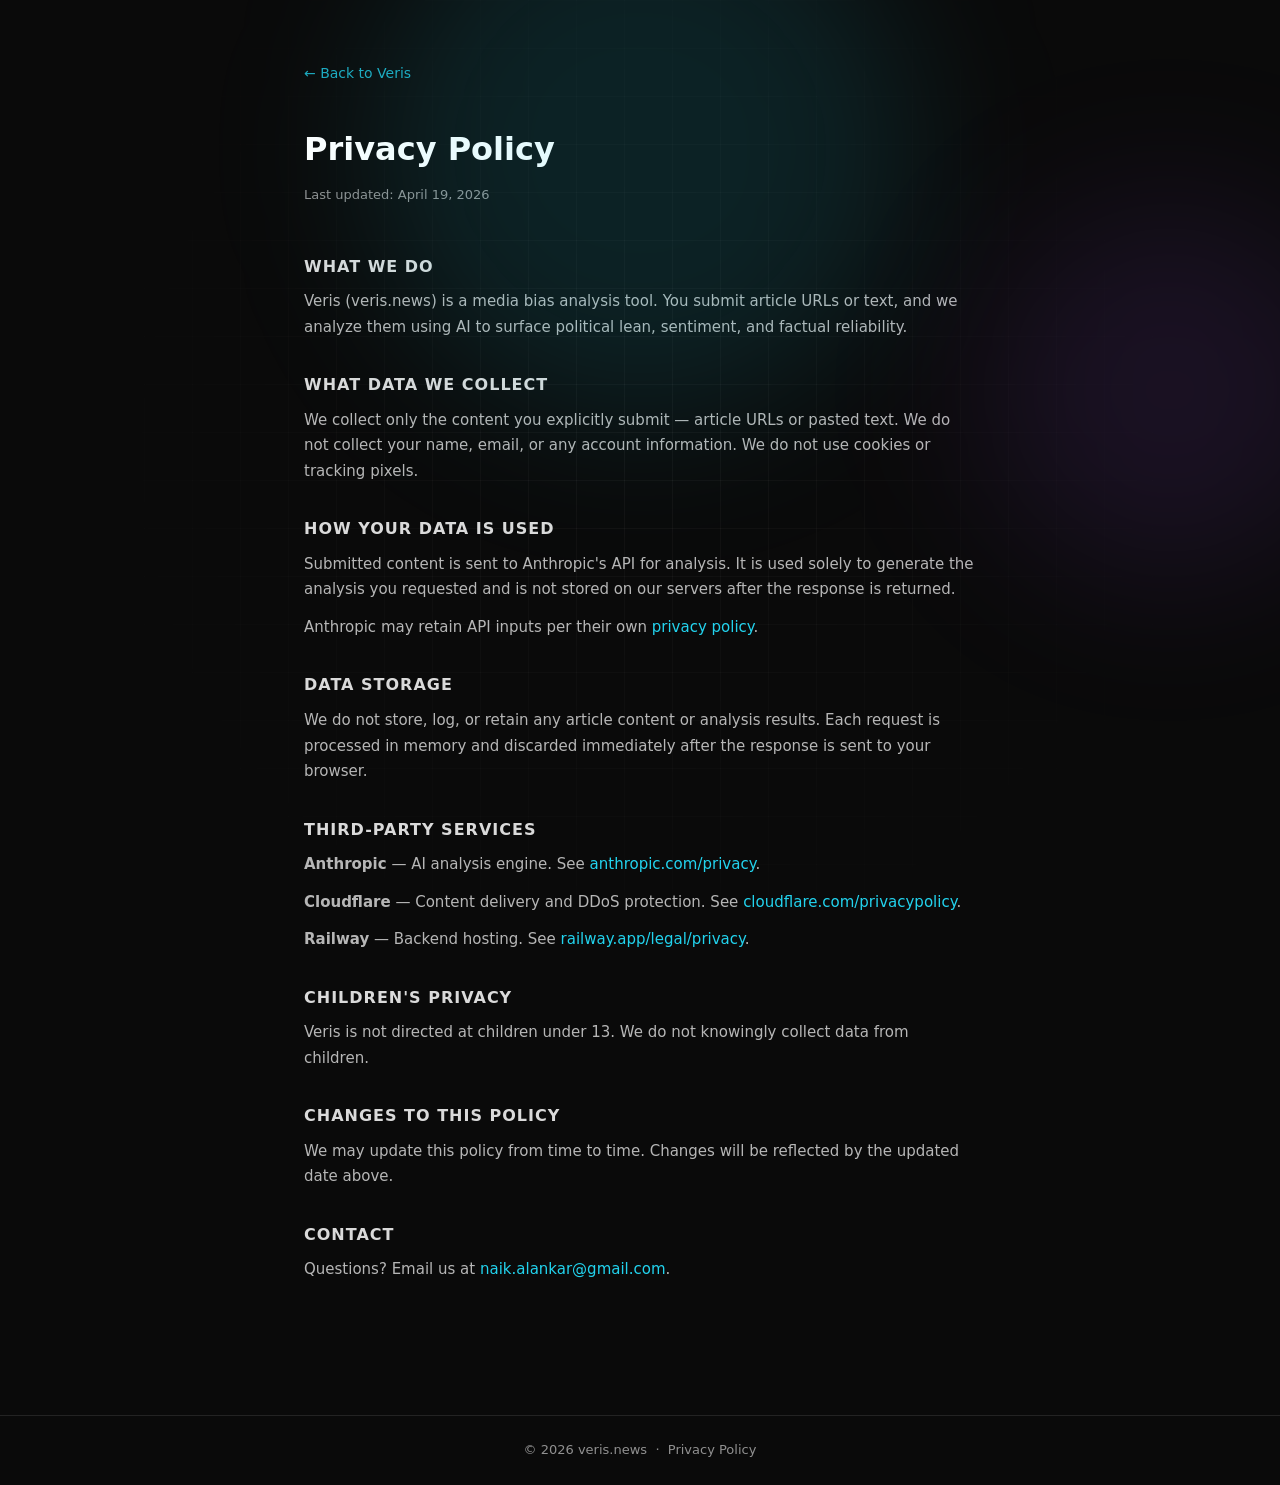
==== frontend/privacy.html @ e40e8871 "add privacy policy, footer, paywall detection, friendly error messages, veris rebrand" ====
<!DOCTYPE html>
<html lang="en">
<head>
  <meta charset="UTF-8" />
  <meta name="viewport" content="width=device-width, initial-scale=1.0" />
  <title>Privacy Policy — Veris</title>
  <link rel="icon" type="image/svg+xml" href="assets/veris-favicon-v2.svg" />
  <link rel="stylesheet" href="style.css" />
  <style>
    .privacy-wrap {
      max-width: 720px;
      margin: 0 auto;
      padding: 60px 24px 80px;
      color: var(--text);
    }
    .privacy-wrap h1 {
      font-size: 32px;
      font-weight: 700;
      margin-bottom: 8px;
    }
    .privacy-wrap .updated {
      font-size: 13px;
      color: var(--muted);
      margin-bottom: 48px;
    }
    .privacy-wrap h2 {
      font-size: 16px;
      font-weight: 600;
      color: var(--muted-hi);
      margin: 32px 0 10px;
      text-transform: uppercase;
      letter-spacing: 1px;
    }
    .privacy-wrap p {
      font-size: 15px;
      line-height: 1.7;
      color: var(--muted-md);
      margin-bottom: 12px;
    }
    .privacy-wrap a {
      color: var(--cyan);
      text-decoration: none;
    }
    .privacy-wrap a:hover { text-decoration: underline; }
    .back-link {
      display: inline-block;
      margin-bottom: 40px;
      font-size: 14px;
      color: var(--cyan);
      text-decoration: none;
      opacity: 0.8;
    }
    .back-link:hover { opacity: 1; }
  </style>
</head>
<body>
  <div class="app">
    <div class="bg-layer" aria-hidden="true">
      <div class="orb orb-cyan"></div>
      <div class="orb orb-purple"></div>
      <div class="grid-overlay"></div>
    </div>

    <div class="privacy-wrap">
      <a href="index.html" class="back-link">← Back to Veris</a>
      <h1>Privacy Policy</h1>
      <p class="updated">Last updated: April 19, 2026</p>

      <h2>What we do</h2>
      <p>Veris (veris.news) is a media bias analysis tool. You submit article URLs or text, and we analyze them using AI to surface political lean, sentiment, and factual reliability.</p>

      <h2>What data we collect</h2>
      <p>We collect only the content you explicitly submit — article URLs or pasted text. We do not collect your name, email, or any account information. We do not use cookies or tracking pixels.</p>

      <h2>How your data is used</h2>
      <p>Submitted content is sent to Anthropic's API for analysis. It is used solely to generate the analysis you requested and is not stored on our servers after the response is returned.</p>
      <p>Anthropic may retain API inputs per their own <a href="https://www.anthropic.com/privacy" target="_blank" rel="noopener">privacy policy</a>.</p>

      <h2>Data storage</h2>
      <p>We do not store, log, or retain any article content or analysis results. Each request is processed in memory and discarded immediately after the response is sent to your browser.</p>

      <h2>Third-party services</h2>
      <p><strong>Anthropic</strong> — AI analysis engine. See <a href="https://www.anthropic.com/privacy" target="_blank" rel="noopener">anthropic.com/privacy</a>.</p>
      <p><strong>Cloudflare</strong> — Content delivery and DDoS protection. See <a href="https://www.cloudflare.com/privacypolicy/" target="_blank" rel="noopener">cloudflare.com/privacypolicy</a>.</p>
      <p><strong>Railway</strong> — Backend hosting. See <a href="https://railway.app/legal/privacy" target="_blank" rel="noopener">railway.app/legal/privacy</a>.</p>

      <h2>Children's privacy</h2>
      <p>Veris is not directed at children under 13. We do not knowingly collect data from children.</p>

      <h2>Changes to this policy</h2>
      <p>We may update this policy from time to time. Changes will be reflected by the updated date above.</p>

      <h2>Contact</h2>
      <p>Questions? Email us at <a href="mailto:naik.alankar@gmail.com">naik.alankar@gmail.com</a>.</p>
    </div>

    <footer class="site-footer">
      <p>© 2026 veris.news &nbsp;·&nbsp; <a href="privacy.html">Privacy Policy</a></p>
    </footer>
  </div>
</body>
</html>
---- frontend/style.css ----
/* ── Reset ─────────────────────────────────────────────────────────────── */
*, *::before, *::after { box-sizing: border-box; margin: 0; padding: 0; }

:root {
  --bg:        #0a0a0a;
  --surface:   rgba(255,255,255,0.04);
  --border:    rgba(255,255,255,0.10);
  --text:      #ffffff;
  --muted:     rgba(255,255,255,0.55);
  --muted-md:  rgba(255,255,255,0.70);
  --muted-hi:  rgba(255,255,255,0.85);

  --cyan:      #22d3ee;
  --cyan-bg:   rgba(34,211,238,0.10);
  --cyan-bd:   rgba(34,211,238,0.20);
  --cyan-text: rgba(165,243,252,0.95);

  --purple:    #a855f7;
  --purple-bg: rgba(168,85,247,0.10);
  --purple-bd: rgba(168,85,247,0.20);
  --purple-text: #e9d5ff;

  --green:     #10b981;
  --green-bg:  rgba(16,185,129,0.10);
  --green-bd:  rgba(16,185,129,0.20);
  --green-text: #a7f3d0;

  --amber:     #d97706;
  --red-bd:    #dc2626;
  --gray-bd:   #71717a;

  --radius-lg: 28px;
  --radius-md: 22px;
  --radius-sm: 14px;
  --radius-xs: 12px;
}

html { scroll-behavior: smooth; }

body {
  background: var(--bg);
  color: var(--text);
  font-family: -apple-system, BlinkMacSystemFont, "Segoe UI", system-ui, sans-serif;
  line-height: 1.6;
  min-height: 100vh;
  overflow-x: hidden;
}

/* ── Background effects ────────────────────────────────────────────────── */
.bg-layer {
  position: fixed;
  inset: 0;
  pointer-events: none;
  z-index: 0;
  overflow: hidden;
}
.orb {
  position: absolute;
  border-radius: 50%;
  filter: blur(80px);
}
.orb-cyan   { top: -120px; left: 50%; transform: translateX(-50%); width: 540px; height: 540px; background: rgba(34,211,238,0.12); }
.orb-purple { right: -80px; top: 200px; width: 380px; height: 380px; background: rgba(168,85,247,0.10); }
.orb-green  { bottom: -60px; left: -60px; width: 320px; height: 320px; background: rgba(16,185,129,0.10); }

.grid-overlay {
  position: absolute;
  inset: 0;
  background-image:
    linear-gradient(to right, rgba(255,255,255,0.04) 1px, transparent 1px),
    linear-gradient(to bottom, rgba(255,255,255,0.04) 1px, transparent 1px);
  background-size: 48px 48px;
  mask-image: radial-gradient(circle at center, black, transparent 75%);
  -webkit-mask-image: radial-gradient(circle at center, black, transparent 75%);
}

/* ── Container ─────────────────────────────────────────────────────────── */
.container {
  position: relative;
  z-index: 1;
  max-width: 1180px;
  margin: 0 auto;
  padding: 32px 40px 80px;
}

/* ── Header ────────────────────────────────────────────────────────────── */
.site-header {
  display: flex;
  align-items: center;
  justify-content: space-between;
  padding: 8px 0 24px;
}
.logo {
  display: flex;
  align-items: center;
  gap: 12px;
}
.logo-img {
  height: 36px;
  width: auto;
}
.logo-icon-wrap {
  width: 40px; height: 40px;
  border-radius: 14px;
  border: 1px solid var(--border);
  background: rgba(255,255,255,0.05);
  display: flex;
  align-items: center;
  justify-content: center;
  flex-shrink: 0;
}
.logo-icon-inner {
  width: 20px; height: 20px;
  border-radius: 6px;
  background: linear-gradient(135deg, var(--cyan), var(--purple));
}
.logo-text {
  font-size: 13px;
  font-weight: 500;
  letter-spacing: 3.5px;
  color: var(--muted);
  text-transform: uppercase;
}
.mode-toggle { display: flex; gap: 10px; }
.mode-btn {
  padding: 8px 18px;
  border-radius: 99px;
  font-size: 13px;
  font-weight: 500;
  cursor: pointer;
  transition: background .15s, color .15s, border-color .15s;
  background: rgba(255,255,255,0.05);
  border: 1px solid var(--border);
  color: var(--muted-md);
}
.mode-btn.active {
  background: #ffffff;
  color: #0a0a0a;
  border-color: transparent;
  font-weight: 600;
}

/* ── Hero ──────────────────────────────────────────────────────────────── */
.hero {
  display: grid;
  grid-template-columns: 0.92fr 1.08fr;
  gap: 40px;
  align-items: start;
  padding: 32px 0 48px;
}
.hero-tag {
  display: inline-flex;
  align-items: center;
  gap: 8px;
  padding: 8px 16px;
  border-radius: 99px;
  border: 1px solid var(--cyan-bd);
  background: var(--cyan-bg);
  font-size: 13px;
  color: var(--cyan-text);
}
.tag-dot {
  width: 6px; height: 6px;
  border-radius: 50%;
  background: var(--cyan);
  flex-shrink: 0;
}
.hero-headline {
  margin: 24px 0 0;
  font-size: 52px;
  font-weight: 600;
  letter-spacing: -1.5px;
  line-height: 1.1;
  color: #ffffff;
}
.hero-sub {
  margin: 24px 0 0;
  max-width: 520px;
  font-size: 17px;
  line-height: 1.7;
  color: rgba(255,255,255,0.75);
}
.feature-pills {
  margin-top: 32px;
  display: flex;
  flex-wrap: wrap;
  gap: 12px;
}
.pill {
  border-radius: 16px;
  padding: 12px 16px;
}
.pill-cyan   { border: 1px solid var(--cyan-bd);   background: var(--cyan-bg); }
.pill-purple { border: 1px solid var(--purple-bd); background: var(--purple-bg); }
.pill-green  { border: 1px solid var(--green-bd);  background: var(--green-bg); }
.pill-label {
  font-size: 11px;
  letter-spacing: 2.5px;
  color: var(--muted);
  text-transform: uppercase;
}
.pill-value { margin-top: 6px; font-size: 14px; font-weight: 600; }
.pill-value.cyan   { color: #cffafe; }
.pill-value.purple { color: var(--purple-text); }
.pill-value.green  { color: var(--green-text); }

/* ── Glass cards ───────────────────────────────────────────────────────── */
.glass-card {
  border-radius: var(--radius-lg);
  border: 1px solid var(--border);
  background: var(--surface);
  backdrop-filter: blur(20px);
  -webkit-backdrop-filter: blur(20px);
  padding: 28px;
}
.glass-card-sm {
  border-radius: var(--radius-md);
  border: 1px solid var(--border);
  background: rgba(0,0,0,0.20);
  overflow: hidden;
}

/* ── Input card ────────────────────────────────────────────────────────── */
.input-card { padding: 24px; }
.section-label {
  font-size: 11px;
  letter-spacing: 3.5px;
  color: var(--muted);
  text-transform: uppercase;
  margin-bottom: 20px;
}
.form-body { margin-top: 20px; display: flex; flex-direction: column; gap: 0; }
.text-input {
  width: 100%;
  padding: 14px 16px;
  border-radius: var(--radius-sm);
  border: 1px solid var(--cyan-bd);
  background: rgba(0,0,0,0.30);
  color: #fff;
  font-size: 14px;
  font-family: inherit;
  outline: none;
  transition: border-color .15s;
}
.text-input:focus { border-color: var(--cyan); }
.or-row {
  text-align: center;
  margin: 14px 0;
  font-size: 11px;
  letter-spacing: 3px;
  color: rgba(255,255,255,0.35);
  text-transform: uppercase;
}
.text-area {
  width: 100%;
  padding: 14px 16px;
  border-radius: var(--radius-sm);
  border: 1px solid var(--border);
  background: rgba(0,0,0,0.20);
  color: rgba(255,255,255,0.55);
  font-size: 13px;
  font-family: inherit;
  outline: none;
  resize: vertical;
  line-height: 1.6;
  transition: border-color .15s, color .15s;
}
.text-area:focus { border-color: rgba(255,255,255,0.25); color: rgba(255,255,255,0.85); }
.analyze-btn {
  display: flex;
  align-items: center;
  justify-content: center;
  gap: 10px;
  margin-top: 18px;
  width: 100%;
  padding: 14px;
  border-radius: var(--radius-sm);
  background: #ffffff;
  color: #0a0a0a;
  font-size: 14px;
  font-weight: 600;
  border: none;
  cursor: pointer;
  transition: opacity .15s, transform .1s;
  font-family: inherit;
}
.analyze-btn:hover:not(:disabled) { opacity: .92; }
.analyze-btn:active:not(:disabled) { transform: scale(.98); }
.analyze-btn:disabled { opacity: .5; cursor: not-allowed; }

/* spinner */
.btn-spinner {
  display: none;
  width: 16px; height: 16px;
  border: 2px solid rgba(0,0,0,0.25);
  border-top-color: #0a0a0a;
  border-radius: 50%;
  animation: spin .7s linear infinite;
}
.analyze-btn.loading .btn-spinner { display: block; }
.analyze-btn.loading .btn-label { opacity: .6; }
@keyframes spin { to { transform: rotate(360deg); } }

/* ── Error ─────────────────────────────────────────────────────────────── */
.error-banner {
  display: flex;
  align-items: center;
  gap: 10px;
  padding: 14px 18px;
  border-radius: var(--radius-sm);
  border: 1px solid rgba(239,68,68,0.30);
  background: rgba(239,68,68,0.10);
  color: #fca5a5;
  font-size: 14px;
  margin-bottom: 20px;
}

/* ── Results container ─────────────────────────────────────────────────── */
.results {
  display: flex;
  flex-direction: column;
  gap: 14px;
}

/* ── Summary card ──────────────────────────────────────────────────────── */
.result-summary-card { margin-bottom: 6px; }
.summary-badges {
  display: flex;
  flex-wrap: wrap;
  gap: 10px;
  margin-bottom: 20px;
}
.sum-badge {
  border-radius: var(--radius-sm);
  padding: 10px 14px;
  min-width: 100px;
}
.sum-badge-label {
  font-size: 10px;
  letter-spacing: 2px;
  color: var(--muted);
  text-transform: uppercase;
}
.sum-badge-value {
  margin-top: 4px;
  font-size: 13px;
  font-weight: 600;
}
.sum-badge-cyan   { border: 1px solid var(--cyan-bd);   background: var(--cyan-bg); }
.sum-badge-purple { border: 1px solid var(--purple-bd); background: var(--purple-bg); }
.sum-badge-green  { border: 1px solid var(--green-bd);  background: var(--green-bg); }
.sum-badge-cyan   .sum-badge-value { color: #cffafe; }
.sum-badge-purple .sum-badge-value { color: var(--purple-text); }
.sum-badge-green  .sum-badge-value { color: var(--green-text); }

.summary-block {
  border-radius: 18px;
  border: 1px solid var(--cyan-bd);
  background: rgba(34,211,238,0.08);
  padding: 18px;
}
.summary-block-label {
  font-size: 11px;
  letter-spacing: 2.5px;
  color: rgba(165,243,252,0.75);
  text-transform: uppercase;
  margin-bottom: 10px;
}
.summary-block-text {
  font-size: 14px;
  line-height: 1.7;
  color: rgba(255,255,255,0.88);
}
.article-type-tag {
  display: inline-block;
  margin-top: 10px;
  border-radius: 99px;
  border: 1px solid var(--border);
  background: rgba(0,0,0,0.20);
  padding: 4px 12px;
  font-size: 11px;
  letter-spacing: 2px;
  color: rgba(255,255,255,0.65);
  text-transform: uppercase;
}

/* ── Accordion ─────────────────────────────────────────────────────────── */
.accordion-header {
  display: flex;
  align-items: center;
  justify-content: space-between;
  padding: 18px 22px;
  cursor: pointer;
  user-select: none;
}
.accordion-header:focus-visible { outline: 2px solid var(--cyan); outline-offset: -2px; }
.accordion-title-row {
  display: flex;
  align-items: center;
  gap: 12px;
}
.accordion-title {
  font-size: 15px;
  font-weight: 600;
  color: #ffffff;
}
.chevron {
  font-size: 18px;
  color: var(--muted);
  transition: transform .25s ease;
  line-height: 1;
}
.accordion[data-open="true"] .chevron { transform: rotate(180deg); }

.acc-badge {
  border-radius: 99px;
  padding: 4px 12px;
  font-size: 11px;
  font-weight: 600;
  color: #fff;
}
.acc-badge-blue   { background: #60a5fa; }
.acc-badge-amber  { background: var(--amber); }
.acc-badge-green  { background: #16a34a; }
.acc-badge-purple { background: #9333ea; }
.acc-badge-gray   { background: #52525b; }

.accordion-body {
  border-top: 1px solid var(--border);
  padding: 18px 22px;
  display: flex;
  flex-direction: column;
  gap: 0;
}
.accordion-body.hidden { display: none; }

/* ── Body text ─────────────────────────────────────────────────────────── */
.body-text {
  font-size: 14px;
  line-height: 1.7;
  color: rgba(255,255,255,0.85);
  margin-bottom: 0;
}
.conf-line {
  font-size: 13px;
  color: rgba(255,255,255,0.65);
  margin-bottom: 12px;
}
.conf-line strong { font-weight: 600; color: #ffffff; }

/* ── Spectrum ──────────────────────────────────────────────────────────── */
.spectrum-wrap { margin: 8px 0 18px; }
.spectrum-bar { position: relative; margin: 0 0 8px; }
.spectrum-track {
  height: 14px;
  border-radius: 99px;
  background: linear-gradient(to right, #2563eb, #60a5fa 30%, #a1a1aa 50%, #f87171 70%, #dc2626);
  opacity: 0.35;
}
.spectrum-dot {
  position: absolute;
  top: 50%;
  transform: translate(-50%, -50%);
  width: 20px; height: 20px;
  border-radius: 50%;
  background: #60a5fa;
  border: 3px solid #fff;
  box-shadow: 0 4px 12px rgba(0,0,0,0.4);
  transition: left .5s cubic-bezier(.34,1.56,.64,1);
}
.spectrum-labels {
  display: flex;
  justify-content: space-between;
  font-size: 11px;
  color: var(--muted);
}

/* ── Gauge ─────────────────────────────────────────────────────────────── */
.gauge-wrap { margin: 0 0 18px; }
.gauge-track {
  height: 14px;
  border-radius: 99px;
  background: linear-gradient(to right, #ef4444, #facc15, #22c55e);
  position: relative;
  overflow: hidden;
  margin-bottom: 8px;
}
.gauge-fill {
  position: absolute;
  inset: 0;
  background: rgba(0,0,0,0.55);
  border-radius: inherit;
  transition: left .5s cubic-bezier(.34,1.56,.64,1);
}
.gauge-labels {
  display: flex;
  justify-content: space-between;
  font-size: 11px;
  color: var(--muted);
}

/* ── Subsections ───────────────────────────────────────────────────────── */
.subsection {
  margin-top: 22px;
  padding-top: 22px;
  border-top: 1px solid rgba(255,255,255,0.07);
}
.subsection-label {
  font-size: 11px;
  letter-spacing: 3px;
  color: var(--muted);
  text-transform: uppercase;
  margin-bottom: 12px;
}

/* ── Quote cards ───────────────────────────────────────────────────────── */
.quote-list { display: flex; flex-direction: column; gap: 10px; }
.quote-card {
  border-radius: var(--radius-sm);
  border: 1px solid var(--border);
  background: rgba(255,255,255,0.03);
  padding: 14px 16px;
  border-left-width: 3px;
}
.quote-card.lean-left   { border-left-color: #2563eb; }
.quote-card.lean-center { border-left-color: #a1a1aa; }
.quote-card.lean-right  { border-left-color: #dc2626; }
.quote-text {
  font-size: 13px;
  font-style: italic;
  line-height: 1.7;
  color: rgba(255,255,255,0.75);
  margin-bottom: 8px;
}
.quote-analysis {
  font-size: 13px;
  line-height: 1.7;
  color: rgba(255,255,255,0.88);
}

/* ── Source tags ───────────────────────────────────────────────────────── */
.source-tags {
  display: flex;
  flex-wrap: wrap;
  gap: 6px;
  margin-top: 10px;
}
.source-tag {
  border-radius: 99px;
  border: 1px solid var(--border);
  background: rgba(255,255,255,0.05);
  padding: 4px 12px;
  font-size: 12px;
  color: rgba(255,255,255,0.80);
}

/* ── Omissions ─────────────────────────────────────────────────────────── */
.omission-list { display: flex; flex-direction: column; gap: 8px; }
.omission-item {
  border-radius: var(--radius-xs);
  border: 1px solid var(--border);
  background: rgba(255,255,255,0.03);
  padding: 12px 16px;
  font-size: 13px;
  color: rgba(255,255,255,0.80);
}

/* ── Claims ────────────────────────────────────────────────────────────── */
.claim-list { display: flex; flex-direction: column; gap: 10px; margin-top: 14px; }
.claim-card {
  border-radius: var(--radius-sm);
  border: 1px solid var(--border);
  background: rgba(255,255,255,0.03);
  padding: 14px 16px;
  border-left-width: 3px;
}
.claim-card.supported    { border-left-color: #16a34a; }
.claim-card.disputed     { border-left-color: var(--amber); }
.claim-card.unverifiable { border-left-color: var(--gray-bd); }

.verdict-tag {
  display: inline-block;
  border-radius: 6px;
  padding: 3px 10px;
  font-size: 10px;
  font-weight: 700;
  letter-spacing: 2px;
  color: #fff;
  text-transform: uppercase;
  margin-bottom: 10px;
}
.verdict-tag.supported    { background: #16a34a; }
.verdict-tag.disputed     { background: var(--amber); }
.verdict-tag.unverifiable { background: var(--gray-bd); }

.claim-text {
  font-size: 14px;
  font-weight: 500;
  line-height: 1.7;
  color: #ffffff;
  margin-bottom: 8px;
}
.claim-explanation {
  font-size: 13px;
  line-height: 1.7;
  color: rgba(255,255,255,0.80);
}

/* ── Broaden Your View ──────────────────────────────────────────────────── */
.broaden-section { padding: 8px 0; }
.broaden-heading {
  font-size: 18px;
  font-weight: 700;
  color: #ffffff;
  margin-bottom: 6px;
}
.broaden-sub {
  font-size: 14px;
  color: var(--muted);
  margin-bottom: 20px;
}
.broaden-grid {
  display: grid;
  grid-template-columns: repeat(3, 1fr);
  gap: 14px;
}
.broaden-card {
  border-radius: var(--radius-md);
  border: 1px solid var(--border);
  background: var(--surface);
  backdrop-filter: blur(20px);
  -webkit-backdrop-filter: blur(20px);
  padding: 20px;
}
.broaden-card-top {
  display: flex;
  align-items: flex-start;
  justify-content: space-between;
  gap: 8px;
  margin-bottom: 12px;
}
.broaden-outlet {
  font-size: 14px;
  font-weight: 600;
  color: #ffffff;
}
.perspective-tag {
  border-radius: 99px;
  padding: 3px 10px;
  font-size: 10px;
  font-weight: 600;
  text-transform: capitalize;
  white-space: nowrap;
  flex-shrink: 0;
}
.perspective-tag.conservative { background: rgba(239,68,68,0.20); color: #fca5a5; border: 1px solid rgba(239,68,68,0.25); }
.perspective-tag.liberal      { background: rgba(96,165,250,0.20); color: #93c5fd; border: 1px solid rgba(96,165,250,0.25); }
.perspective-tag.international{ background: rgba(34,211,238,0.15); color: #67e8f9; border: 1px solid rgba(34,211,238,0.20); }
.perspective-tag.independent  { background: rgba(168,85,247,0.20); color: #d8b4fe; border: 1px solid rgba(168,85,247,0.25); }
.perspective-tag.local        { background: rgba(16,185,129,0.20); color: #6ee7b7; border: 1px solid rgba(16,185,129,0.25); }

.broaden-angle {
  font-size: 13px;
  font-weight: 500;
  color: rgba(255,255,255,0.80);
  margin-bottom: 8px;
  line-height: 1.5;
}
.broaden-why {
  font-size: 12px;
  color: var(--muted);
  line-height: 1.6;
}
.broaden-link {
  display: inline-block;
  margin-top: 12px;
  font-size: 12px;
  color: var(--cyan);
  text-decoration: none;
  opacity: 0.85;
}
.broaden-link:hover {
  opacity: 1;
  text-decoration: underline;
}

/* ── Footer ─────────────────────────────────────────────────────────────── */
.site-footer {
  text-align: center;
  padding: 24px;
  font-size: 13px;
  color: var(--muted);
  border-top: 1px solid var(--border);
  margin-top: 40px;
}
.site-footer a {
  color: var(--muted);
  text-decoration: none;
}
.site-footer a:hover {
  color: var(--cyan);
}

/* ── Disclaimer ────────────────────────────────────────────────────────── */
.disclaimer {
  text-align: center;
  font-size: 12px;
  font-style: italic;
  color: rgba(255,255,255,0.40);
  padding: 12px 0 0;
}

/* ── Right column wrapper (keeps both cards in hero grid column 2) ────────── */
.input-col-wrap { min-width: 0; }

/* ── Compare input card ─────────────────────────────────────────────────── */
.compare-inputs-grid {
  display: grid;
  grid-template-columns: 1fr 1fr;
  gap: 16px;
  margin-top: 18px;
}
.compare-input-col {
  display: flex;
  flex-direction: column;
  gap: 10px;
}
.compare-ab-label {
  font-size: 11px;
  letter-spacing: 3.5px;
  color: var(--cyan);
  text-transform: uppercase;
  font-weight: 600;
  margin-bottom: 2px;
}
/* tighter spacing for compare fields */
.cmp-url  { }
.cmp-textarea { flex: 1; }

/* ── Compare results ────────────────────────────────────────────────────── */
.compare-results { display: flex; flex-direction: column; gap: 14px; }
.compare-columns {
  display: grid;
  grid-template-columns: 1fr 1fr;
  gap: 20px;
  align-items: start;
}
.compare-col { display: flex; flex-direction: column; gap: 14px; }
.compare-col-header {
  display: flex;
  align-items: center;
  gap: 10px;
  padding: 12px 16px;
  border-radius: var(--radius-sm);
  background: rgba(255,255,255,0.05);
  border: 1px solid var(--border);
  font-size: 13px;
  font-weight: 600;
  color: rgba(255,255,255,0.85);
}
.compare-col-header .col-num {
  width: 22px; height: 22px;
  border-radius: 50%;
  display: flex; align-items: center; justify-content: center;
  font-size: 11px; font-weight: 700;
  flex-shrink: 0;
}
.compare-col:first-child .col-num { background: var(--cyan); color: #000; }
.compare-col:last-child  .col-num { background: var(--purple); color: #fff; }

/* compact accordion in compare mode */
.compare-col .accordion-body { padding: 14px 16px; }
.compare-col .accordion-header { padding: 14px 16px; }
.compare-col .spectrum-wrap { margin: 4px 0 14px; }
.compare-col .gauge-wrap    { margin: 4px 0 14px; }

/* ── Utilities ─────────────────────────────────────────────────────────── */
.hidden { display: none !important; }

/* ── Responsive ────────────────────────────────────────────────────────── */
@media (max-width: 900px) {
  .hero { grid-template-columns: 1fr; }
  .hero-headline { font-size: 38px; }
  .broaden-grid { grid-template-columns: 1fr; }
  .container { padding: 24px 20px 60px; }
  .compare-inputs-grid { grid-template-columns: 1fr; gap: 14px; }
  .compare-columns { grid-template-columns: 1fr; }
}
@media (max-width: 560px) {
  .hero-headline { font-size: 30px; }
  .feature-pills { flex-direction: column; }
  .mode-toggle { display: none; }
  .glass-card, .glass-card-sm { border-radius: 16px; }
}
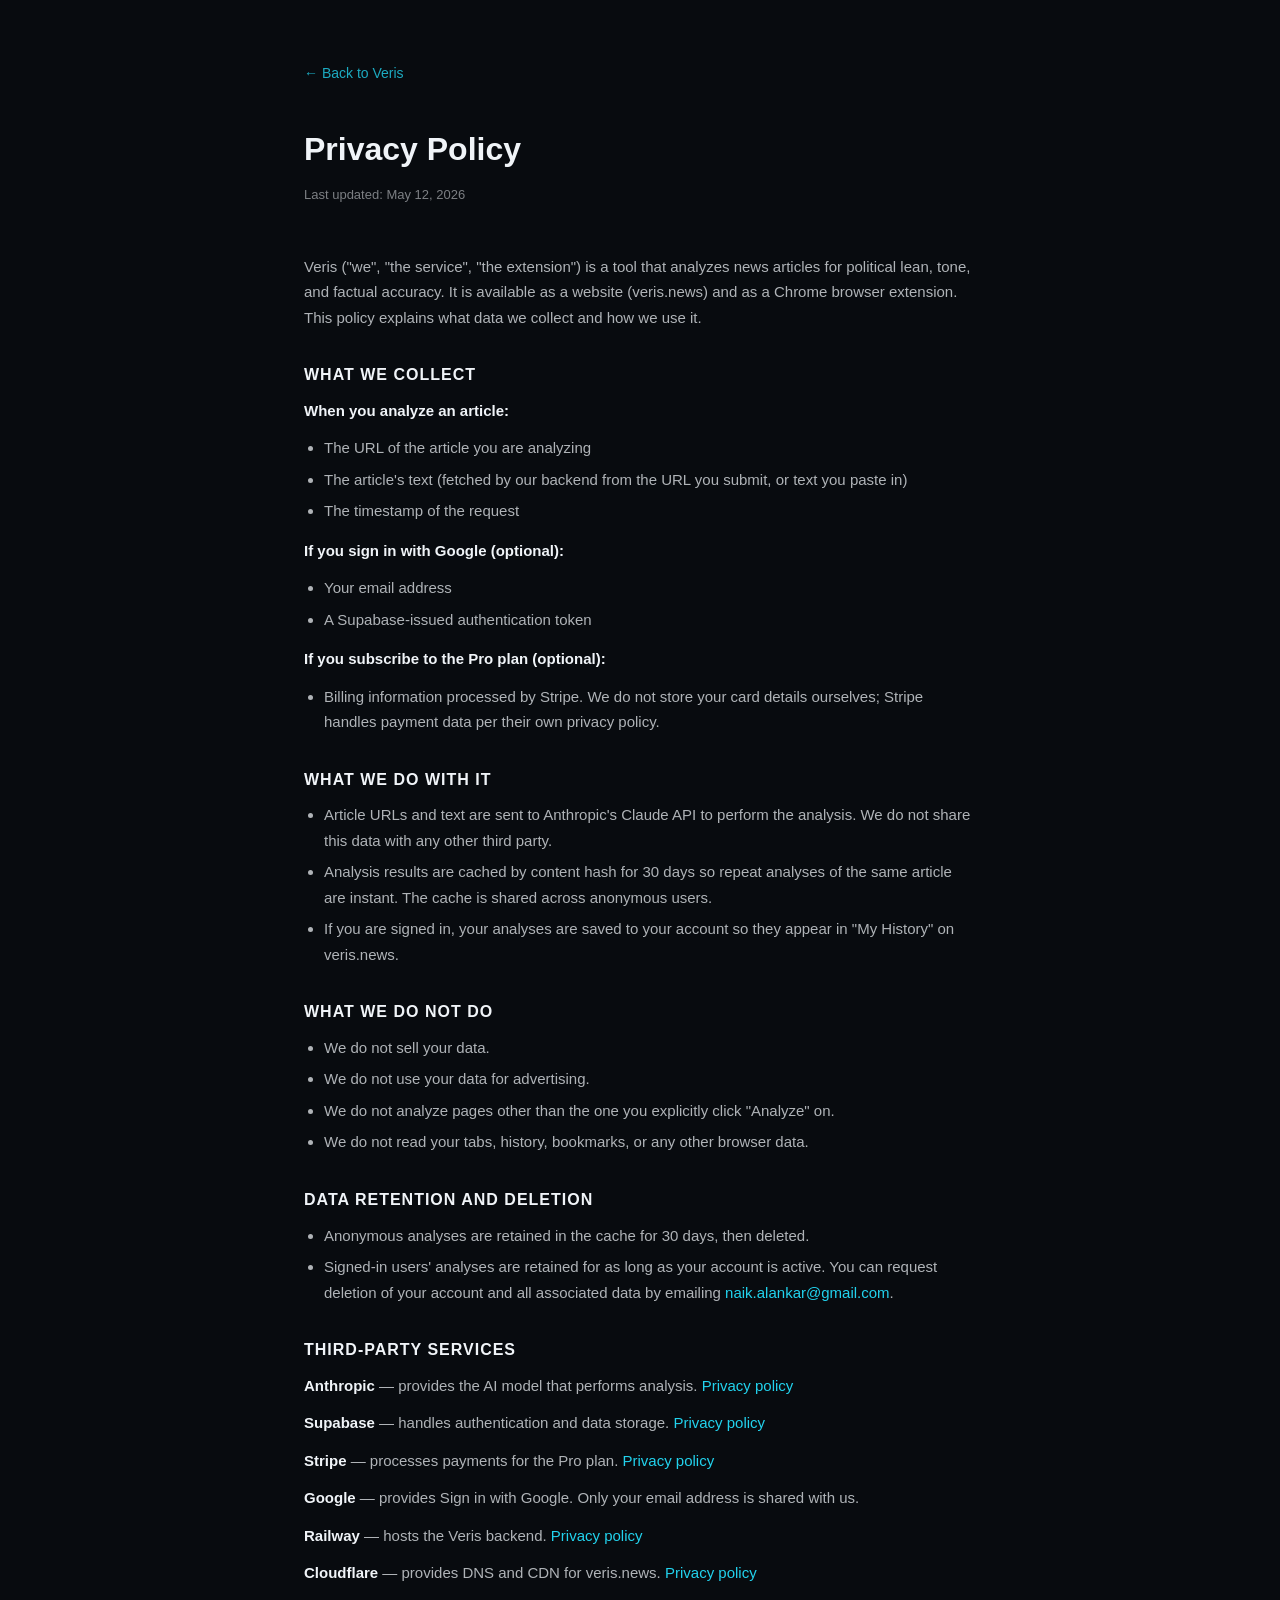
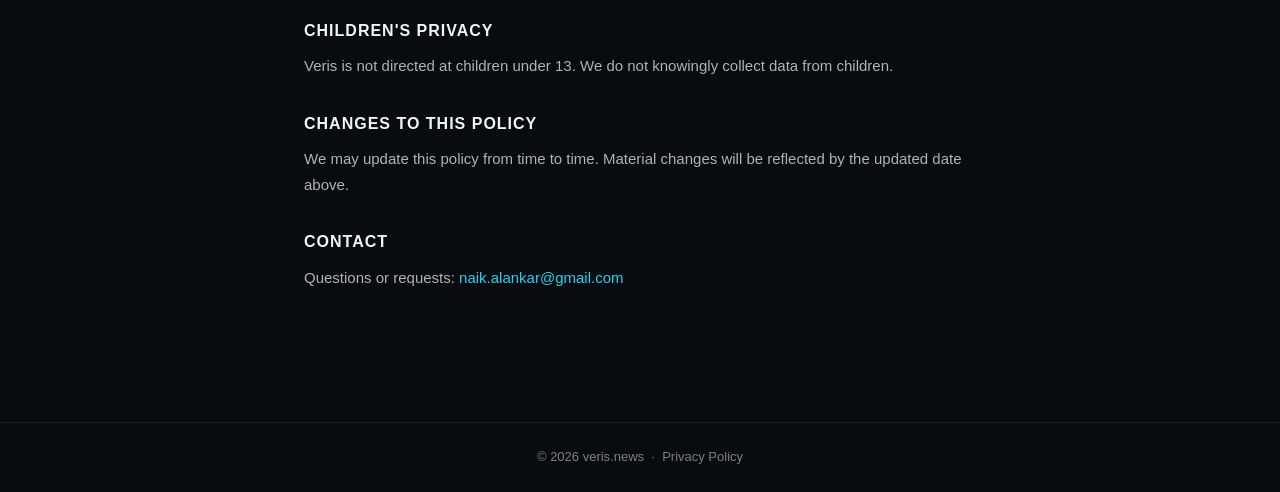
==== commit 649b5a1a: "Merge feature/chrome-extension: updated privacy policy" ====
--- a/frontend/privacy.html
+++ b/frontend/privacy.html
@@ -37,11 +37,22 @@
       color: var(--muted-md);
       margin-bottom: 12px;
     }
+    .privacy-wrap ul {
+      padding-left: 20px;
+      margin: 4px 0 14px;
+    }
+    .privacy-wrap li {
+      font-size: 15px;
+      line-height: 1.7;
+      color: var(--muted-md);
+      margin-bottom: 6px;
+    }
     .privacy-wrap a {
       color: var(--cyan);
       text-decoration: none;
     }
     .privacy-wrap a:hover { text-decoration: underline; }
+    .privacy-wrap strong { color: var(--text); }
     .back-link {
       display: inline-block;
       margin-bottom: 40px;
@@ -64,34 +75,66 @@
     <div class="privacy-wrap">
       <a href="index.html" class="back-link">← Back to Veris</a>
       <h1>Privacy Policy</h1>
-      <p class="updated">Last updated: April 19, 2026</p>
+      <p class="updated">Last updated: May 12, 2026</p>
 
-      <h2>What we do</h2>
-      <p>Veris (veris.news) is a media bias analysis tool. You submit article URLs or text, and we analyze them using AI to surface political lean, sentiment, and factual reliability.</p>
+      <p>Veris ("we", "the service", "the extension") is a tool that analyzes news articles for political lean, tone, and factual accuracy. It is available as a website (veris.news) and as a Chrome browser extension. This policy explains what data we collect and how we use it.</p>
 
-      <h2>What data we collect</h2>
-      <p>We collect only the content you explicitly submit — article URLs or pasted text. We do not collect your name, email, or any account information. We do not use cookies or tracking pixels.</p>
+      <h2>What we collect</h2>
+      <p><strong>When you analyze an article:</strong></p>
+      <ul>
+        <li>The URL of the article you are analyzing</li>
+        <li>The article's text (fetched by our backend from the URL you submit, or text you paste in)</li>
+        <li>The timestamp of the request</li>
+      </ul>
 
-      <h2>How your data is used</h2>
-      <p>Submitted content is sent to Anthropic's API for analysis. It is used solely to generate the analysis you requested and is not stored on our servers after the response is returned.</p>
-      <p>Anthropic may retain API inputs per their own <a href="https://www.anthropic.com/privacy" target="_blank" rel="noopener">privacy policy</a>.</p>
+      <p><strong>If you sign in with Google (optional):</strong></p>
+      <ul>
+        <li>Your email address</li>
+        <li>A Supabase-issued authentication token</li>
+      </ul>
 
-      <h2>Data storage</h2>
-      <p>We do not store, log, or retain any article content or analysis results. Each request is processed in memory and discarded immediately after the response is sent to your browser.</p>
+      <p><strong>If you subscribe to the Pro plan (optional):</strong></p>
+      <ul>
+        <li>Billing information processed by Stripe. We do not store your card details ourselves; Stripe handles payment data per their own privacy policy.</li>
+      </ul>
+
+      <h2>What we do with it</h2>
+      <ul>
+        <li>Article URLs and text are sent to Anthropic's Claude API to perform the analysis. We do not share this data with any other third party.</li>
+        <li>Analysis results are cached by content hash for 30 days so repeat analyses of the same article are instant. The cache is shared across anonymous users.</li>
+        <li>If you are signed in, your analyses are saved to your account so they appear in "My History" on veris.news.</li>
+      </ul>
+
+      <h2>What we do not do</h2>
+      <ul>
+        <li>We do not sell your data.</li>
+        <li>We do not use your data for advertising.</li>
+        <li>We do not analyze pages other than the one you explicitly click "Analyze" on.</li>
+        <li>We do not read your tabs, history, bookmarks, or any other browser data.</li>
+      </ul>
+
+      <h2>Data retention and deletion</h2>
+      <ul>
+        <li>Anonymous analyses are retained in the cache for 30 days, then deleted.</li>
+        <li>Signed-in users' analyses are retained for as long as your account is active. You can request deletion of your account and all associated data by emailing <a href="mailto:naik.alankar@gmail.com">naik.alankar@gmail.com</a>.</li>
+      </ul>
 
       <h2>Third-party services</h2>
-      <p><strong>Anthropic</strong> — AI analysis engine. See <a href="https://www.anthropic.com/privacy" target="_blank" rel="noopener">anthropic.com/privacy</a>.</p>
-      <p><strong>Cloudflare</strong> — Content delivery and DDoS protection. See <a href="https://www.cloudflare.com/privacypolicy/" target="_blank" rel="noopener">cloudflare.com/privacypolicy</a>.</p>
-      <p><strong>Railway</strong> — Backend hosting. See <a href="https://railway.app/legal/privacy" target="_blank" rel="noopener">railway.app/legal/privacy</a>.</p>
+      <p><strong>Anthropic</strong> — provides the AI model that performs analysis. <a href="https://www.anthropic.com/legal/privacy" target="_blank" rel="noopener">Privacy policy</a></p>
+      <p><strong>Supabase</strong> — handles authentication and data storage. <a href="https://supabase.com/privacy" target="_blank" rel="noopener">Privacy policy</a></p>
+      <p><strong>Stripe</strong> — processes payments for the Pro plan. <a href="https://stripe.com/privacy" target="_blank" rel="noopener">Privacy policy</a></p>
+      <p><strong>Google</strong> — provides Sign in with Google. Only your email address is shared with us.</p>
+      <p><strong>Railway</strong> — hosts the Veris backend. <a href="https://railway.app/legal/privacy" target="_blank" rel="noopener">Privacy policy</a></p>
+      <p><strong>Cloudflare</strong> — provides DNS and CDN for veris.news. <a href="https://www.cloudflare.com/privacypolicy/" target="_blank" rel="noopener">Privacy policy</a></p>
 
       <h2>Children's privacy</h2>
       <p>Veris is not directed at children under 13. We do not knowingly collect data from children.</p>
 
       <h2>Changes to this policy</h2>
-      <p>We may update this policy from time to time. Changes will be reflected by the updated date above.</p>
+      <p>We may update this policy from time to time. Material changes will be reflected by the updated date above.</p>
 
       <h2>Contact</h2>
-      <p>Questions? Email us at <a href="mailto:naik.alankar@gmail.com">naik.alankar@gmail.com</a>.</p>
+      <p>Questions or requests: <a href="mailto:naik.alankar@gmail.com">naik.alankar@gmail.com</a></p>
     </div>
 
     <footer class="site-footer">
--- a/frontend/style.css
+++ b/frontend/style.css
@@ -2,37 +2,40 @@
 *, *::before, *::after { box-sizing: border-box; margin: 0; padding: 0; }
 
 :root {
-  --bg:        #0a0a0a;
-  --surface:   rgba(255,255,255,0.04);
-  --border:    rgba(255,255,255,0.10);
-  --text:      #ffffff;
-  --muted:     rgba(255,255,255,0.55);
-  --muted-md:  rgba(255,255,255,0.70);
-  --muted-hi:  rgba(255,255,255,0.85);
-
-  --cyan:      #22d3ee;
-  --cyan-bg:   rgba(34,211,238,0.10);
-  --cyan-bd:   rgba(34,211,238,0.20);
-  --cyan-text: rgba(165,243,252,0.95);
-
-  --purple:    #a855f7;
-  --purple-bg: rgba(168,85,247,0.10);
-  --purple-bd: rgba(168,85,247,0.20);
+  --bg:          #080b0f;
+  --bg2:         #0e1117;
+  --surface:     rgba(255,255,255,0.04);
+  --surface2:    rgba(255,255,255,0.07);
+  --border:      rgba(255,255,255,0.09);
+  --border2:     rgba(255,255,255,0.15);
+  --text:        #f0f4f8;
+  --muted:       rgba(240,244,248,0.50);
+  --muted2:      rgba(240,244,248,0.72);
+  --muted-md:    rgba(240,244,248,0.72);
+
+  --cyan:        #22d3ee;
+  --cyan-bg:     rgba(34,211,238,0.09);
+  --cyan-bd:     rgba(34,211,238,0.22);
+  --cyan-text:   rgba(165,243,252,0.95);
+
+  --purple:      #a855f7;
+  --purple-bg:   rgba(168,85,247,0.09);
+  --purple-bd:   rgba(168,85,247,0.22);
   --purple-text: #e9d5ff;
 
-  --green:     #10b981;
-  --green-bg:  rgba(16,185,129,0.10);
-  --green-bd:  rgba(16,185,129,0.20);
-  --green-text: #a7f3d0;
-
-  --amber:     #d97706;
-  --red-bd:    #dc2626;
-  --gray-bd:   #71717a;
-
-  --radius-lg: 28px;
-  --radius-md: 22px;
-  --radius-sm: 14px;
-  --radius-xs: 12px;
+  --green:       #10b981;
+  --green-bg:    rgba(16,185,129,0.09);
+  --green-bd:    rgba(16,185,129,0.22);
+  --green-text:  #a7f3d0;
+
+  --amber:       #f59e0b;
+  --red:         #ef4444;
+  --gray-bd:   rgba(113,113,122,0.35);
+
+  --radius-lg: 24px;
+  --radius-md: 18px;
+  --radius-sm: 12px;
+  --radius-xs:  8px;
 }
 
 html { scroll-behavior: smooth; }
@@ -40,14 +43,14 @@
 body {
   background: var(--bg);
   color: var(--text);
-  font-family: -apple-system, BlinkMacSystemFont, "Segoe UI", system-ui, sans-serif;
+  font-family: 'DM Sans', -apple-system, BlinkMacSystemFont, "Segoe UI", sans-serif;
   line-height: 1.6;
   min-height: 100vh;
   overflow-x: hidden;
 }
 
-/* ── Background effects ────────────────────────────────────────────────── */
-.bg-layer {
+/* ── Background effects ─────────────────────────────────────────────────── */
+.ambient {
   position: fixed;
   inset: 0;
   pointer-events: none;
@@ -57,21 +60,35 @@
 .orb {
   position: absolute;
   border-radius: 50%;
-  filter: blur(80px);
-}
-.orb-cyan   { top: -120px; left: 50%; transform: translateX(-50%); width: 540px; height: 540px; background: rgba(34,211,238,0.12); }
-.orb-purple { right: -80px; top: 200px; width: 380px; height: 380px; background: rgba(168,85,247,0.10); }
-.orb-green  { bottom: -60px; left: -60px; width: 320px; height: 320px; background: rgba(16,185,129,0.10); }
-
-.grid-overlay {
+  filter: blur(90px);
+}
+.orb-1 {
+  width: 600px; height: 600px;
+  top: -200px; left: 50%; transform: translateX(-60%);
+  background: radial-gradient(circle, rgba(34,211,238,0.18), transparent 70%);
+  opacity: .55;
+}
+.orb-2 {
+  width: 450px; height: 450px;
+  top: 30%; right: -100px;
+  background: radial-gradient(circle, rgba(168,85,247,0.14), transparent 70%);
+  opacity: .55;
+}
+.orb-3 {
+  width: 380px; height: 380px;
+  bottom: -100px; left: -50px;
+  background: radial-gradient(circle, rgba(16,185,129,0.12), transparent 70%);
+  opacity: .55;
+}
+.grid {
   position: absolute;
   inset: 0;
   background-image:
-    linear-gradient(to right, rgba(255,255,255,0.04) 1px, transparent 1px),
-    linear-gradient(to bottom, rgba(255,255,255,0.04) 1px, transparent 1px);
-  background-size: 48px 48px;
-  mask-image: radial-gradient(circle at center, black, transparent 75%);
-  -webkit-mask-image: radial-gradient(circle at center, black, transparent 75%);
+    linear-gradient(rgba(255,255,255,0.025) 1px, transparent 1px),
+    linear-gradient(90deg, rgba(255,255,255,0.025) 1px, transparent 1px);
+  background-size: 56px 56px;
+  mask-image: radial-gradient(ellipse 80% 60% at 50% 0%, black, transparent);
+  -webkit-mask-image: radial-gradient(ellipse 80% 60% at 50% 0%, black, transparent);
 }
 
 /* ── Container ─────────────────────────────────────────────────────────── */
@@ -80,129 +97,164 @@
   z-index: 1;
   max-width: 1180px;
   margin: 0 auto;
-  padding: 32px 40px 80px;
-}
-
-/* ── Header ────────────────────────────────────────────────────────────── */
-.site-header {
+  padding: 0 40px 80px;
+}
+
+/* ── Nav ───────────────────────────────────────────────────────────────── */
+nav {
+  position: sticky;
+  top: 0;
+  z-index: 100;
+  height: 64px;
   display: flex;
   align-items: center;
   justify-content: space-between;
-  padding: 8px 0 24px;
-}
-.logo {
-  display: flex;
-  align-items: center;
-  gap: 12px;
-}
-.logo-img {
-  height: 36px;
-  width: auto;
-}
-.logo-icon-wrap {
-  width: 40px; height: 40px;
-  border-radius: 14px;
-  border: 1px solid var(--border);
-  background: rgba(255,255,255,0.05);
+  padding: 0 40px;
+  border-bottom: 1px solid var(--border);
+  background: rgba(8,11,15,0.8);
+  backdrop-filter: blur(16px);
+  -webkit-backdrop-filter: blur(16px);
+  margin: 0 -40px;
+}
+.nav-logo { display: flex; align-items: center; text-decoration: none; }
+.nav-links { display: flex; align-items: center; gap: 4px; }
+.nav-link {
+  padding: 7px 14px;
+  border-radius: 99px;
+  font-size: 13.5px;
+  font-weight: 500;
+  color: var(--muted2);
+  background: none;
+  border: 1px solid transparent;
+  cursor: pointer;
+  font-family: inherit;
+  transition: color .15s, background .15s, border-color .15s;
+}
+.nav-link:hover { color: var(--text); }
+.nav-link.active {
+  color: var(--text);
+  background: rgba(255,255,255,0.07);
+  border-color: var(--border);
+}
+.nav-right { display: flex; align-items: center; gap: 10px; }
+.nav-avatar {
+  width: 34px; height: 34px;
+  border-radius: 50%;
+  background: linear-gradient(135deg, var(--cyan), var(--purple));
+  border: 2px solid rgba(255,255,255,0.15);
   display: flex;
   align-items: center;
   justify-content: center;
+  font-size: 14px;
+  font-weight: 600;
+  color: #fff;
+  cursor: pointer;
   flex-shrink: 0;
-}
-.logo-icon-inner {
-  width: 20px; height: 20px;
-  border-radius: 6px;
-  background: linear-gradient(135deg, var(--cyan), var(--purple));
-}
-.logo-text {
+  user-select: none;
+}
+.nav-signin-btn {
+  padding: 7px 16px;
+  border-radius: 99px;
   font-size: 13px;
-  font-weight: 500;
-  letter-spacing: 3.5px;
-  color: var(--muted);
-  text-transform: uppercase;
-}
-.mode-toggle { display: flex; gap: 10px; }
-.mode-btn {
-  padding: 8px 18px;
-  border-radius: 99px;
-  font-size: 13px;
-  font-weight: 500;
+  font-weight: 600;
+  color: var(--bg);
+  background: var(--text);
+  border: none;
   cursor: pointer;
-  transition: background .15s, color .15s, border-color .15s;
-  background: rgba(255,255,255,0.05);
-  border: 1px solid var(--border);
-  color: var(--muted-md);
-}
-.mode-btn.active {
-  background: #ffffff;
-  color: #0a0a0a;
-  border-color: transparent;
-  font-weight: 600;
-}
+  font-family: inherit;
+  transition: opacity .15s;
+}
+.nav-signin-btn:hover { opacity: .88; }
 
 /* ── Hero ──────────────────────────────────────────────────────────────── */
 .hero {
   display: grid;
-  grid-template-columns: 0.92fr 1.08fr;
-  gap: 40px;
+  grid-template-columns: 1fr 1fr;
+  gap: 56px;
   align-items: start;
-  padding: 32px 0 48px;
-}
-.hero-tag {
+  padding: 32px 0 56px;
+}
+.hero-left { display: flex; flex-direction: column; }
+
+.hero-badge {
   display: inline-flex;
   align-items: center;
   gap: 8px;
-  padding: 8px 16px;
+  padding: 8px 20px;
   border-radius: 99px;
   border: 1px solid var(--cyan-bd);
   background: var(--cyan-bg);
-  font-size: 13px;
+  font-size: 15px;
+  font-weight: 600;
   color: var(--cyan-text);
-}
-.tag-dot {
+  letter-spacing: .2px;
+  width: fit-content;
+  margin-bottom: 28px;
+}
+.badge-dot {
   width: 6px; height: 6px;
   border-radius: 50%;
   background: var(--cyan);
   flex-shrink: 0;
-}
-.hero-headline {
-  margin: 24px 0 0;
-  font-size: 52px;
-  font-weight: 600;
-  letter-spacing: -1.5px;
-  line-height: 1.1;
-  color: #ffffff;
+  animation: pulse-dot 2s ease-in-out infinite;
+}
+@keyframes pulse-dot {
+  0%, 100% { opacity: 1; }
+  50%       { opacity: .35; }
+}
+
+.hero-h {
+  font-size: 54px;
+  font-weight: 700;
+  letter-spacing: -2px;
+  line-height: 1.06;
+  color: #fff;
+  margin-bottom: 20px;
+}
+.hero-gradient {
+  background: linear-gradient(90deg, var(--cyan), var(--purple));
+  -webkit-background-clip: text;
+  -webkit-text-fill-color: transparent;
+  background-clip: text;
 }
 .hero-sub {
-  margin: 24px 0 0;
-  max-width: 520px;
   font-size: 17px;
-  line-height: 1.7;
-  color: rgba(255,255,255,0.75);
-}
-.feature-pills {
-  margin-top: 32px;
-  display: flex;
-  flex-wrap: wrap;
-  gap: 12px;
-}
-.pill {
-  border-radius: 16px;
-  padding: 12px 16px;
-}
-.pill-cyan   { border: 1px solid var(--cyan-bd);   background: var(--cyan-bg); }
-.pill-purple { border: 1px solid var(--purple-bd); background: var(--purple-bg); }
-.pill-green  { border: 1px solid var(--green-bd);  background: var(--green-bg); }
-.pill-label {
-  font-size: 11px;
-  letter-spacing: 2.5px;
-  color: var(--muted);
-  text-transform: uppercase;
-}
-.pill-value { margin-top: 6px; font-size: 14px; font-weight: 600; }
-.pill-value.cyan   { color: #cffafe; }
-.pill-value.purple { color: var(--purple-text); }
-.pill-value.green  { color: var(--green-text); }
+  line-height: 1.75;
+  color: rgba(240,244,248,0.72);
+  max-width: 460px;
+  margin-bottom: 40px;
+}
+
+/* Steps */
+.how-steps { display: flex; flex-direction: column; gap: 0; margin-bottom: 32px; }
+.step { display: flex; align-items: flex-start; gap: 14px; margin-bottom: 16px; }
+.step-num {
+  width: 30px; height: 30px;
+  border-radius: 50%;
+  border: 1px solid rgba(255,255,255,0.15);
+  background: rgba(255,255,255,0.07);
+  color: var(--cyan);
+  font-size: 12px;
+  font-weight: 700;
+  display: flex; align-items: center; justify-content: center;
+  flex-shrink: 0;
+}
+.step-title { font-size: 14px; font-weight: 600; color: #fff; margin-bottom: 2px; }
+.step-desc  { font-size: 13px; color: rgba(240,244,248,0.5); line-height: 1.6; }
+
+/* Trust pills */
+.trust-row { display: flex; flex-wrap: wrap; gap: 8px; }
+.trust-pill {
+  display: flex;
+  align-items: center;
+  padding: 9px 14px;
+  border-radius: 12px;
+  border: 1px solid var(--border);
+  background: var(--surface);
+  font-size: 12.5px;
+  font-weight: 500;
+  color: var(--muted2);
+}
 
 /* ── Glass cards ───────────────────────────────────────────────────────── */
 .glass-card {
@@ -213,51 +265,90 @@
   -webkit-backdrop-filter: blur(20px);
   padding: 28px;
 }
-.glass-card-sm {
-  border-radius: var(--radius-md);
-  border: 1px solid var(--border);
-  background: rgba(0,0,0,0.20);
-  overflow: hidden;
-}
-
-/* ── Input card ────────────────────────────────────────────────────────── */
-.input-card { padding: 24px; }
-.section-label {
+
+/* ── Input col ─────────────────────────────────────────────────────────── */
+.input-col { }
+
+/* ── Input card ─────────────────────────────────────────────────────────── */
+.input-card {
+  border-radius: var(--radius-lg);
+  border: 1px solid rgba(34,211,238,0.18);
+  background: linear-gradient(180deg, rgba(18,22,32,0.92), rgba(14,17,23,0.88));
+  backdrop-filter: blur(24px);
+  -webkit-backdrop-filter: blur(24px);
+  padding: 28px;
+  box-shadow: 0 24px 48px -12px rgba(0,0,0,0.6), 0 0 60px -20px rgba(34,211,238,0.25);
+}
+.card-label {
   font-size: 11px;
-  letter-spacing: 3.5px;
+  letter-spacing: 3px;
   color: var(--muted);
   text-transform: uppercase;
-  margin-bottom: 20px;
-}
-.form-body { margin-top: 20px; display: flex; flex-direction: column; gap: 0; }
-.text-input {
+  margin-bottom: 16px;
+}
+
+/* Tab row */
+.tab-row {
+  display: flex;
+  gap: 6px;
+  padding: 4px;
+  background: rgba(0,0,0,0.3);
+  border-radius: 10px;
+  margin-bottom: 22px;
+}
+.tab {
+  flex: 1;
+  padding: 8px;
+  border-radius: 7px;
+  font-size: 13px;
+  font-weight: 500;
+  color: var(--muted2);
+  background: none;
+  border: 1px solid transparent;
+  cursor: pointer;
+  font-family: inherit;
+  transition: background .15s, color .15s, border-color .15s;
+}
+.tab.active {
+  background: rgba(255,255,255,0.10);
+  color: var(--text);
+  border-color: var(--border2);
+}
+
+/* URL input */
+.url-input {
   width: 100%;
-  padding: 14px 16px;
+  padding: 13px 16px;
   border-radius: var(--radius-sm);
   border: 1px solid var(--cyan-bd);
-  background: rgba(0,0,0,0.30);
+  background: rgba(0,0,0,0.4);
   color: #fff;
   font-size: 14px;
   font-family: inherit;
   outline: none;
   transition: border-color .15s;
 }
-.text-input:focus { border-color: var(--cyan); }
-.or-row {
+.url-input:focus { border-color: var(--cyan); }
+.url-input::placeholder { color: rgba(255,255,255,0.35); }
+
+/* OR divider */
+.or-divider {
   text-align: center;
   margin: 14px 0;
   font-size: 11px;
   letter-spacing: 3px;
-  color: rgba(255,255,255,0.35);
+  color: rgba(255,255,255,0.3);
   text-transform: uppercase;
 }
+
+/* Textarea */
 .text-area {
   width: 100%;
-  padding: 14px 16px;
+  padding: 13px 16px;
   border-radius: var(--radius-sm);
   border: 1px solid var(--border);
-  background: rgba(0,0,0,0.20);
-  color: rgba(255,255,255,0.55);
+  background: rgba(0,0,0,0.25);
+  color: var(--muted2);
   font-size: 13px;
   font-family: inherit;
   outline: none;
@@ -265,30 +356,50 @@
   line-height: 1.6;
   transition: border-color .15s, color .15s;
 }
-.text-area:focus { border-color: rgba(255,255,255,0.25); color: rgba(255,255,255,0.85); }
+.text-area:focus { border-color: rgba(255,255,255,0.25); color: var(--text); }
+.text-area::placeholder { color: rgba(255,255,255,0.25); }
+
+/* Compare grid */
+.compare-grid {
+  display: grid;
+  grid-template-columns: 1fr 1fr;
+  gap: 14px;
+  margin-bottom: 4px;
+}
+.compare-col-label {
+  font-size: 11px;
+  letter-spacing: 3px;
+  color: var(--cyan);
+  text-transform: uppercase;
+  font-weight: 600;
+  margin-bottom: 8px;
+}
+.cmp-url { margin-bottom: 10px; }
+
+/* Analyze button */
 .analyze-btn {
   display: flex;
   align-items: center;
   justify-content: center;
   gap: 10px;
-  margin-top: 18px;
+  margin-top: 16px;
   width: 100%;
   padding: 14px;
   border-radius: var(--radius-sm);
   background: #ffffff;
   color: #0a0a0a;
   font-size: 14px;
-  font-weight: 600;
+  font-weight: 700;
   border: none;
   cursor: pointer;
+  font-family: inherit;
   transition: opacity .15s, transform .1s;
-  font-family: inherit;
 }
 .analyze-btn:hover:not(:disabled) { opacity: .92; }
 .analyze-btn:active:not(:disabled) { transform: scale(.98); }
 .analyze-btn:disabled { opacity: .5; cursor: not-allowed; }
-
-/* spinner */
+.btn-arrow { transition: transform .15s; }
+.analyze-btn:hover:not(:disabled) .btn-arrow { transform: translateX(3px); }
 .btn-spinner {
   display: none;
   width: 16px; height: 16px;
@@ -297,9 +408,19 @@
   border-radius: 50%;
   animation: spin .7s linear infinite;
 }
+.analyze-btn.loading .btn-label { display: inline; opacity: .9; }
 .analyze-btn.loading .btn-spinner { display: block; }
-.analyze-btn.loading .btn-label { opacity: .6; }
+.analyze-btn.loading .btn-arrow { display: none; }
 @keyframes spin { to { transform: rotate(360deg); } }
+
+/* ── Section label (used in results) ──────────────────────────────────── */
+.section-label {
+  font-size: 11px;
+  letter-spacing: 3.5px;
+  color: var(--muted);
+  text-transform: uppercase;
+  margin-bottom: 20px;
+}
 
 /* ── Error ─────────────────────────────────────────────────────────────── */
 .error-banner {
@@ -315,6 +436,110 @@
   margin-bottom: 20px;
 }
 
+/* ── Results ────────────────────────────────────────────────────────────── */
+.results { padding: 40px 0 60px; }
+
+.results-header {
+  display: flex;
+  align-items: flex-start;
+  justify-content: space-between;
+  gap: 16px;
+  margin-bottom: 20px;
+}
+.back-btn {
+  padding: 8px 16px;
+  border-radius: 99px;
+  border: 1px solid var(--border);
+  background: var(--surface);
+  font-size: 13px;
+  font-weight: 500;
+  color: var(--muted2);
+  cursor: pointer;
+  font-family: inherit;
+  white-space: nowrap;
+  transition: border-color .15s, color .15s;
+  flex-shrink: 0;
+}
+.back-btn:hover { border-color: var(--border2); color: var(--text); }
+.results-title-block { flex: 1; min-width: 0; }
+.results-title {
+  font-size: 22px;
+  font-weight: 700;
+  color: var(--text);
+  white-space: nowrap;
+  overflow: hidden;
+  text-overflow: ellipsis;
+}
+.results-title-link {
+  color: inherit;
+  text-decoration: none;
+  transition: color .15s;
+}
+.results-title-link:hover { color: var(--cyan); }
+.ext-arrow {
+  font-size: 14px;
+  opacity: .5;
+  margin-left: 4px;
+}
+.results-meta {
+  font-size: 13px;
+  color: var(--muted);
+  margin-top: 4px;
+  display: flex;
+  align-items: center;
+  gap: 8px;
+  flex-wrap: wrap;
+}
+.results-meta-dot {
+  width: 3px; height: 3px;
+  border-radius: 50%;
+  background: var(--muted);
+  flex-shrink: 0;
+}
+.saved-indicator {
+  padding: 6px 14px;
+  border-radius: 99px;
+  border: 1px solid var(--green-bd);
+  background: var(--green-bg);
+  color: var(--green-text);
+  font-size: 12px;
+  font-weight: 600;
+  white-space: nowrap;
+  flex-shrink: 0;
+}
+
+.score-row {
+  display: grid;
+  grid-template-columns: repeat(3, 1fr);
+  gap: 14px;
+  margin-bottom: 20px;
+}
+.score-card {
+  border-radius: var(--radius-md);
+  border: 1px solid var(--border);
+  background: var(--surface);
+  padding: 20px 22px;
+}
+.score-card-label {
+  font-size: 11px;
+  letter-spacing: 2.5px;
+  color: var(--muted);
+  text-transform: uppercase;
+  margin-bottom: 8px;
+}
+.score-card-value {
+  font-size: 28px;
+  font-weight: 700;
+  letter-spacing: -1px;
+  color: var(--text);
+  margin-bottom: 4px;
+  text-transform: capitalize;
+}
+.score-card-sub {
+  font-size: 12px;
+  color: var(--muted);
+}
+
 /* ── Results container ─────────────────────────────────────────────────── */
 .results {
   display: flex;
@@ -322,296 +547,230 @@
   gap: 14px;
 }
 
-/* ── Summary card ──────────────────────────────────────────────────────── */
-.result-summary-card { margin-bottom: 6px; }
-.summary-badges {
-  display: flex;
-  flex-wrap: wrap;
-  gap: 10px;
-  margin-bottom: 20px;
-}
-.sum-badge {
-  border-radius: var(--radius-sm);
-  padding: 10px 14px;
-  min-width: 100px;
-}
-.sum-badge-label {
-  font-size: 10px;
-  letter-spacing: 2px;
-  color: var(--muted);
-  text-transform: uppercase;
-}
-.sum-badge-value {
-  margin-top: 4px;
-  font-size: 13px;
-  font-weight: 600;
-}
-.sum-badge-cyan   { border: 1px solid var(--cyan-bd);   background: var(--cyan-bg); }
-.sum-badge-purple { border: 1px solid var(--purple-bd); background: var(--purple-bg); }
-.sum-badge-green  { border: 1px solid var(--green-bd);  background: var(--green-bg); }
-.sum-badge-cyan   .sum-badge-value { color: #cffafe; }
-.sum-badge-purple .sum-badge-value { color: var(--purple-text); }
-.sum-badge-green  .sum-badge-value { color: var(--green-text); }
-
-.summary-block {
-  border-radius: 18px;
+/* ── Summary prose ──────────────────────────────────────────────────────── */
+.summary-prose {
+  border-radius: var(--radius-md);
   border: 1px solid var(--cyan-bd);
-  background: rgba(34,211,238,0.08);
-  padding: 18px;
-}
-.summary-block-label {
+  background: rgba(34,211,238,0.06);
+  padding: 22px 26px;
+  margin-bottom: 16px;
+}
+.summary-prose-label {
   font-size: 11px;
   letter-spacing: 2.5px;
-  color: rgba(165,243,252,0.75);
+  color: rgba(165,243,252,0.65);
   text-transform: uppercase;
   margin-bottom: 10px;
 }
-.summary-block-text {
-  font-size: 14px;
-  line-height: 1.7;
-  color: rgba(255,255,255,0.88);
+.summary-prose-text {
+  font-size: 15px;
+  line-height: 1.75;
+  color: rgba(255,255,255,0.9);
+  margin-bottom: 14px;
 }
 .article-type-tag {
   display: inline-block;
-  margin-top: 10px;
-  border-radius: 99px;
-  border: 1px solid var(--border);
-  background: rgba(0,0,0,0.20);
-  padding: 4px 12px;
+  border-radius: 99px;
+  border: 1px solid var(--border);
+  background: rgba(0,0,0,0.3);
+  padding: 3px 12px;
   font-size: 11px;
   letter-spacing: 2px;
-  color: rgba(255,255,255,0.65);
+  color: var(--muted);
   text-transform: uppercase;
-}
-
-/* ── Accordion ─────────────────────────────────────────────────────────── */
-.accordion-header {
+  font-family: 'DM Mono', monospace;
+}
+
+/* ── Accordion ──────────────────────────────────────────────────────────── */
+.accordion {
+  border-radius: var(--radius-md);
+  border: 1px solid var(--border);
+  background: rgba(0,0,0,0.2);
+  overflow: hidden;
+  margin-bottom: 12px;
+}
+.acc-head {
   display: flex;
   align-items: center;
   justify-content: space-between;
-  padding: 18px 22px;
+  padding: 17px 22px;
   cursor: pointer;
   user-select: none;
 }
-.accordion-header:focus-visible { outline: 2px solid var(--cyan); outline-offset: -2px; }
-.accordion-title-row {
-  display: flex;
-  align-items: center;
-  gap: 12px;
-}
-.accordion-title {
-  font-size: 15px;
+.acc-head:hover { background: rgba(255,255,255,0.02); }
+.acc-title-row { display: flex; align-items: center; gap: 10px; }
+.acc-title { font-size: 15px; font-weight: 600; color: var(--text); }
+.acc-badge-pill {
+  padding: 3px 10px;
+  border-radius: 99px;
+  font-size: 12px;
   font-weight: 600;
-  color: #ffffff;
-}
-.chevron {
-  font-size: 18px;
-  color: var(--muted);
-  transition: transform .25s ease;
-  line-height: 1;
-}
-.accordion[data-open="true"] .chevron { transform: rotate(180deg); }
-
-.acc-badge {
-  border-radius: 99px;
-  padding: 4px 12px;
+  background: rgba(255,255,255,0.06);
+  border: 1px solid rgba(255,255,255,0.10);
+  text-transform: capitalize;
+}
+.acc-chevron {
+  font-size: 14px;
+  color: var(--muted);
+  transition: transform .25s;
+}
+.acc-chevron.open { transform: rotate(180deg); }
+.acc-body {
+  border-top: 1px solid var(--border);
+  padding: 20px 22px;
+}
+.acc-body.hidden { display: none; }
+
+/* Spectrum */
+.spectrum-wrap { margin-bottom: 16px; }
+.spectrum-track {
+  height: 10px;
+  border-radius: 99px;
+  background: linear-gradient(to right, #2563eb, #60a5fa 30%, #9ca3af 50%, #f87171 70%, #dc2626);
+  opacity: .4;
+}
+.spectrum-dot {
+  position: absolute;
+  top: -4px;
+  width: 18px; height: 18px;
+  border-radius: 50%;
+  border: 3px solid #fff;
+  transition: left .3s ease;
+}
+.spectrum-labels {
+  display: flex;
+  justify-content: space-between;
   font-size: 11px;
-  font-weight: 600;
-  color: #fff;
-}
-.acc-badge-blue   { background: #60a5fa; }
-.acc-badge-amber  { background: var(--amber); }
-.acc-badge-green  { background: #16a34a; }
-.acc-badge-purple { background: #9333ea; }
-.acc-badge-gray   { background: #52525b; }
-
-.accordion-body {
-  border-top: 1px solid var(--border);
-  padding: 18px 22px;
-  display: flex;
-  flex-direction: column;
-  gap: 0;
-}
-.accordion-body.hidden { display: none; }
-
-/* ── Body text ─────────────────────────────────────────────────────────── */
+  color: var(--muted);
+  margin-top: 6px;
+}
+
+/* Gauge */
+.gauge-track {
+  position: relative;
+  height: 10px;
+  border-radius: 99px;
+  background: linear-gradient(to right, #ef4444, #facc15 40%, #22c55e);
+  margin-bottom: 6px;
+  overflow: hidden;
+}
+.gauge-cover {
+  position: absolute;
+  top: 0; right: 0; bottom: 0;
+  background: rgba(0,0,0,0.6);
+  border-radius: 99px;
+}
+.gauge-labels {
+  display: flex;
+  justify-content: space-between;
+  font-size: 11px;
+  color: var(--muted);
+  margin-bottom: 14px;
+}
+
+/* Body text / conf line */
 .body-text {
   font-size: 14px;
-  line-height: 1.7;
+  line-height: 1.75;
   color: rgba(255,255,255,0.85);
-  margin-bottom: 0;
+  margin-bottom: 8px;
 }
 .conf-line {
   font-size: 13px;
-  color: rgba(255,255,255,0.65);
-  margin-bottom: 12px;
-}
-.conf-line strong { font-weight: 600; color: #ffffff; }
-
-/* ── Spectrum ──────────────────────────────────────────────────────────── */
-.spectrum-wrap { margin: 8px 0 18px; }
-.spectrum-bar { position: relative; margin: 0 0 8px; }
-.spectrum-track {
-  height: 14px;
-  border-radius: 99px;
-  background: linear-gradient(to right, #2563eb, #60a5fa 30%, #a1a1aa 50%, #f87171 70%, #dc2626);
-  opacity: 0.35;
-}
-.spectrum-dot {
-  position: absolute;
-  top: 50%;
-  transform: translate(-50%, -50%);
-  width: 20px; height: 20px;
-  border-radius: 50%;
-  background: #60a5fa;
-  border: 3px solid #fff;
-  box-shadow: 0 4px 12px rgba(0,0,0,0.4);
-  transition: left .5s cubic-bezier(.34,1.56,.64,1);
-}
-.spectrum-labels {
-  display: flex;
-  justify-content: space-between;
+  color: var(--muted);
+  margin-bottom: 10px;
+}
+
+/* Subsections */
+.subsection {
+  border-top: 1px solid rgba(255,255,255,0.06);
+  margin-top: 20px;
+  padding-top: 20px;
+}
+.subsection.hidden { display: none; }
+.sub-label {
   font-size: 11px;
-  color: var(--muted);
-}
-
-/* ── Gauge ─────────────────────────────────────────────────────────────── */
-.gauge-wrap { margin: 0 0 18px; }
-.gauge-track {
-  height: 14px;
-  border-radius: 99px;
-  background: linear-gradient(to right, #ef4444, #facc15, #22c55e);
-  position: relative;
-  overflow: hidden;
-  margin-bottom: 8px;
-}
-.gauge-fill {
-  position: absolute;
-  inset: 0;
-  background: rgba(0,0,0,0.55);
-  border-radius: inherit;
-  transition: left .5s cubic-bezier(.34,1.56,.64,1);
-}
-.gauge-labels {
-  display: flex;
-  justify-content: space-between;
-  font-size: 11px;
-  color: var(--muted);
-}
-
-/* ── Subsections ───────────────────────────────────────────────────────── */
-.subsection {
-  margin-top: 22px;
-  padding-top: 22px;
-  border-top: 1px solid rgba(255,255,255,0.07);
-}
-.subsection-label {
-  font-size: 11px;
-  letter-spacing: 3px;
+  letter-spacing: 2.5px;
   color: var(--muted);
   text-transform: uppercase;
   margin-bottom: 12px;
 }
 
-/* ── Quote cards ───────────────────────────────────────────────────────── */
-.quote-list { display: flex; flex-direction: column; gap: 10px; }
+/* Quote cards */
 .quote-card {
   border-radius: var(--radius-sm);
   border: 1px solid var(--border);
-  background: rgba(255,255,255,0.03);
+  background: rgba(255,255,255,0.025);
   padding: 14px 16px;
-  border-left-width: 3px;
-}
-.quote-card.lean-left   { border-left-color: #2563eb; }
-.quote-card.lean-center { border-left-color: #a1a1aa; }
-.quote-card.lean-right  { border-left-color: #dc2626; }
+  margin-bottom: 10px;
+}
+.quote-card.lean-left   { border-left: 3px solid #3b82f6; }
+.quote-card.lean-center { border-left: 3px solid #6b7280; }
+.quote-card.lean-right  { border-left: 3px solid #ef4444; }
 .quote-text {
+  font-style: italic;
   font-size: 13px;
-  font-style: italic;
-  line-height: 1.7;
-  color: rgba(255,255,255,0.75);
+  color: var(--muted2);
   margin-bottom: 8px;
 }
-.quote-analysis {
-  font-size: 13px;
-  line-height: 1.7;
-  color: rgba(255,255,255,0.88);
-}
-
-/* ── Source tags ───────────────────────────────────────────────────────── */
-.source-tags {
-  display: flex;
-  flex-wrap: wrap;
-  gap: 6px;
-  margin-top: 10px;
-}
+.quote-analysis { font-size: 13px; color: rgba(255,255,255,0.85); }
+
+/* Source tags */
+.source-tags { display: flex; flex-wrap: wrap; gap: 8px; margin-top: 8px; }
 .source-tag {
   border-radius: 99px;
   border: 1px solid var(--border);
-  background: rgba(255,255,255,0.05);
+  background: var(--surface);
   padding: 4px 12px;
   font-size: 12px;
-  color: rgba(255,255,255,0.80);
-}
-
-/* ── Omissions ─────────────────────────────────────────────────────────── */
-.omission-list { display: flex; flex-direction: column; gap: 8px; }
+  color: var(--muted2);
+}
+
+/* Omission items */
 .omission-item {
   border-radius: var(--radius-xs);
   border: 1px solid var(--border);
-  background: rgba(255,255,255,0.03);
-  padding: 12px 16px;
+  background: var(--surface);
+  padding: 11px 14px;
   font-size: 13px;
-  color: rgba(255,255,255,0.80);
-}
-
-/* ── Claims ────────────────────────────────────────────────────────────── */
-.claim-list { display: flex; flex-direction: column; gap: 10px; margin-top: 14px; }
+  color: var(--muted2);
+  margin-bottom: 8px;
+}
+
+/* Claim cards */
 .claim-card {
   border-radius: var(--radius-sm);
   border: 1px solid var(--border);
-  background: rgba(255,255,255,0.03);
+  background: rgba(255,255,255,0.025);
   padding: 14px 16px;
-  border-left-width: 3px;
-}
-.claim-card.supported    { border-left-color: #16a34a; }
-.claim-card.disputed     { border-left-color: var(--amber); }
-.claim-card.unverifiable { border-left-color: var(--gray-bd); }
-
+  margin-bottom: 10px;
+}
+.claim-card.supported   { border-left: 3px solid #16a34a; }
+.claim-card.disputed    { border-left: 3px solid #f59e0b; }
+.claim-card.unverifiable { border-left: 3px solid #6b7280; }
 .verdict-tag {
   display: inline-block;
-  border-radius: 6px;
-  padding: 3px 10px;
+  border-radius: 5px;
+  padding: 2px 9px;
   font-size: 10px;
   font-weight: 700;
   letter-spacing: 2px;
-  color: #fff;
   text-transform: uppercase;
-  margin-bottom: 10px;
-}
-.verdict-tag.supported    { background: #16a34a; }
-.verdict-tag.disputed     { background: var(--amber); }
-.verdict-tag.unverifiable { background: var(--gray-bd); }
-
-.claim-text {
-  font-size: 14px;
-  font-weight: 500;
-  line-height: 1.7;
-  color: #ffffff;
   margin-bottom: 8px;
-}
-.claim-explanation {
-  font-size: 13px;
-  line-height: 1.7;
-  color: rgba(255,255,255,0.80);
-}
+  font-family: 'DM Mono', monospace;
+}
+.verdict-tag.supported    { background: rgba(22,163,74,.2);  color: #4ade80; }
+.verdict-tag.disputed     { background: rgba(245,158,11,.2); color: #fbbf24; }
+.verdict-tag.unverifiable { background: rgba(107,114,128,.2); color: #9ca3af; }
+.claim-text { font-size: 14px; font-weight: 500; color: var(--text); margin-bottom: 6px; }
+.claim-explanation { font-size: 13px; color: var(--muted2); }
 
 /* ── Broaden Your View ──────────────────────────────────────────────────── */
-.broaden-section { padding: 8px 0; }
+.broaden-wrap { margin-top: 32px; margin-bottom: 8px; }
 .broaden-heading {
-  font-size: 18px;
+  font-size: 20px;
   font-weight: 700;
-  color: #ffffff;
+  color: var(--text);
   margin-bottom: 6px;
 }
 .broaden-sub {
@@ -628,60 +787,42 @@
   border-radius: var(--radius-md);
   border: 1px solid var(--border);
   background: var(--surface);
-  backdrop-filter: blur(20px);
-  -webkit-backdrop-filter: blur(20px);
-  padding: 20px;
-}
-.broaden-card-top {
-  display: flex;
-  align-items: flex-start;
+  backdrop-filter: blur(16px);
+  -webkit-backdrop-filter: blur(16px);
+  padding: 18px;
+  display: flex;
+  flex-direction: column;
+  gap: 8px;
+}
+.broaden-top {
+  display: flex;
+  align-items: center;
   justify-content: space-between;
   gap: 8px;
-  margin-bottom: 12px;
-}
-.broaden-outlet {
-  font-size: 14px;
+}
+.broaden-outlet { font-size: 14px; font-weight: 600; color: var(--text); }
+.perspective-tag {
+  border-radius: 99px;
+  padding: 3px 10px;
+  font-size: 11px;
   font-weight: 600;
-  color: #ffffff;
-}
-.perspective-tag {
-  border-radius: 99px;
-  padding: 3px 10px;
-  font-size: 10px;
-  font-weight: 600;
-  text-transform: capitalize;
-  white-space: nowrap;
-  flex-shrink: 0;
-}
-.perspective-tag.conservative { background: rgba(239,68,68,0.20); color: #fca5a5; border: 1px solid rgba(239,68,68,0.25); }
-.perspective-tag.liberal      { background: rgba(96,165,250,0.20); color: #93c5fd; border: 1px solid rgba(96,165,250,0.25); }
-.perspective-tag.international{ background: rgba(34,211,238,0.15); color: #67e8f9; border: 1px solid rgba(34,211,238,0.20); }
-.perspective-tag.independent  { background: rgba(168,85,247,0.20); color: #d8b4fe; border: 1px solid rgba(168,85,247,0.25); }
-.perspective-tag.local        { background: rgba(16,185,129,0.20); color: #6ee7b7; border: 1px solid rgba(16,185,129,0.25); }
-
-.broaden-angle {
-  font-size: 13px;
-  font-weight: 500;
-  color: rgba(255,255,255,0.80);
-  margin-bottom: 8px;
-  line-height: 1.5;
-}
-.broaden-why {
+  letter-spacing: .5px;
+}
+.perspective-tag.conservative  { background: rgba(239,68,68,.15);   color: #fca5a5; border: 1px solid rgba(239,68,68,.25); }
+.perspective-tag.liberal       { background: rgba(59,130,246,.15);  color: #93c5fd; border: 1px solid rgba(59,130,246,.25); }
+.perspective-tag.international { background: rgba(168,85,247,.15);  color: #d8b4fe; border: 1px solid rgba(168,85,247,.25); }
+.perspective-tag.independent   { background: rgba(107,114,128,.15); color: #d1d5db; border: 1px solid rgba(107,114,128,.25); }
+.broaden-angle { font-size: 13px; font-weight: 500; color: rgba(255,255,255,0.8); }
+.broaden-why   { font-size: 12px; color: var(--muted); }
+.broaden-link  { font-size: 12px; color: var(--cyan); text-decoration: none; margin-top: auto; }
+.broaden-link:hover { text-decoration: underline; }
+
+.disclaimer {
+  text-align: center;
   font-size: 12px;
-  color: var(--muted);
-  line-height: 1.6;
-}
-.broaden-link {
-  display: inline-block;
-  margin-top: 12px;
-  font-size: 12px;
-  color: var(--cyan);
-  text-decoration: none;
-  opacity: 0.85;
-}
-.broaden-link:hover {
-  opacity: 1;
-  text-decoration: underline;
+  font-style: italic;
+  color: rgba(255,255,255,0.3);
+  padding: 16px 0 0;
 }
 
 /* ── Footer ─────────────────────────────────────────────────────────────── */
@@ -701,40 +842,7 @@
   color: var(--cyan);
 }
 
-/* ── Disclaimer ────────────────────────────────────────────────────────── */
-.disclaimer {
-  text-align: center;
-  font-size: 12px;
-  font-style: italic;
-  color: rgba(255,255,255,0.40);
-  padding: 12px 0 0;
-}
-
-/* ── Right column wrapper (keeps both cards in hero grid column 2) ────────── */
-.input-col-wrap { min-width: 0; }
-
-/* ── Compare input card ─────────────────────────────────────────────────── */
-.compare-inputs-grid {
-  display: grid;
-  grid-template-columns: 1fr 1fr;
-  gap: 16px;
-  margin-top: 18px;
-}
-.compare-input-col {
-  display: flex;
-  flex-direction: column;
-  gap: 10px;
-}
-.compare-ab-label {
-  font-size: 11px;
-  letter-spacing: 3.5px;
-  color: var(--cyan);
-  text-transform: uppercase;
-  font-weight: 600;
-  margin-bottom: 2px;
-}
 /* tighter spacing for compare fields */
-.cmp-url  { }
 .cmp-textarea { flex: 1; }
 
 /* ── Compare results ────────────────────────────────────────────────────── */
@@ -745,7 +853,7 @@
   gap: 20px;
   align-items: start;
 }
-.compare-col { display: flex; flex-direction: column; gap: 14px; }
+.compare-columns .compare-col { display: flex; flex-direction: column; gap: 14px; }
 .compare-col-header {
   display: flex;
   align-items: center;
@@ -765,30 +873,380 @@
   font-size: 11px; font-weight: 700;
   flex-shrink: 0;
 }
-.compare-col:first-child .col-num { background: var(--cyan); color: #000; }
-.compare-col:last-child  .col-num { background: var(--purple); color: #fff; }
+.compare-columns .compare-col:first-child .col-num { background: var(--cyan); color: #000; }
+.compare-columns .compare-col:last-child  .col-num { background: var(--purple); color: #fff; }
 
 /* compact accordion in compare mode */
-.compare-col .accordion-body { padding: 14px 16px; }
-.compare-col .accordion-header { padding: 14px 16px; }
-.compare-col .spectrum-wrap { margin: 4px 0 14px; }
-.compare-col .gauge-wrap    { margin: 4px 0 14px; }
+.compare-columns .compare-col .acc-body { padding: 14px 16px; }
+.compare-columns .compare-col .acc-head { padding: 14px 16px; }
+.compare-columns .compare-col .spectrum-wrap { margin: 4px 0 14px; }
+.compare-columns .compare-col .gauge-track   { margin-bottom: 4px; }
 
 /* ── Utilities ─────────────────────────────────────────────────────────── */
 .hidden { display: none !important; }
 
-/* ── Responsive ────────────────────────────────────────────────────────── */
+/* ── Responsive ─────────────────────────────────────────────────────────── */
 @media (max-width: 900px) {
-  .hero { grid-template-columns: 1fr; }
-  .hero-headline { font-size: 38px; }
+  nav { padding: 0 20px; margin: 0 -20px; }
+  .container { padding: 0 20px 60px; }
+  .hero { grid-template-columns: 1fr; gap: 32px; padding: 48px 0 40px; }
+  .input-col { position: static; }
+  .account-grid { grid-template-columns: 1fr; }
+  .score-row { grid-template-columns: 1fr 1fr; }
   .broaden-grid { grid-template-columns: 1fr; }
-  .container { padding: 24px 20px 60px; }
-  .compare-inputs-grid { grid-template-columns: 1fr; gap: 14px; }
-  .compare-columns { grid-template-columns: 1fr; }
+  .stat-grid { grid-template-columns: 1fr 1fr; }
+  .compare-grid { grid-template-columns: 1fr; }
 }
 @media (max-width: 560px) {
-  .hero-headline { font-size: 30px; }
-  .feature-pills { flex-direction: column; }
-  .mode-toggle { display: none; }
-  .glass-card, .glass-card-sm { border-radius: 16px; }
-}
+  .hero-h { font-size: 36px; }
+  .score-row { grid-template-columns: 1fr; }
+  .nav-links { display: none; }
+  .stat-grid { grid-template-columns: 1fr; }
+  .results-header { flex-direction: column; gap: 10px; }
+  .results-title { font-size: 17px; white-space: normal; }
+}
+
+
+/* ── Toast ────────────────────────────────────────────────────────────── */
+.toast {
+  position: fixed; bottom: 24px; right: 24px;
+  background: #1a1a1a; border: 1px solid rgba(255,255,255,0.15);
+  color: rgba(255,255,255,0.9); padding: 12px 18px;
+  border-radius: 10px; font-size: 13px; z-index: 1000;
+  animation: fadeInUp 0.3s ease;
+}
+.toast-success { border-color: rgba(16,185,129,0.4); }
+.toast-error { border-color: rgba(239,68,68,0.4); }
+@keyframes fadeInUp {
+  from { opacity: 0; transform: translateY(8px); }
+  to   { opacity: 1; transform: translateY(0); }
+}
+
+/* ── Modals ───────────────────────────────────────────────────────────── */
+.modal-overlay {
+  position: fixed; inset: 0;
+  background: rgba(0,0,0,0.7);
+  display: flex; align-items: center; justify-content: center;
+  z-index: 200;
+}
+.modal-overlay[hidden] { display: none; }
+.modal-box {
+  max-width: 400px; width: 90%; padding: 32px;
+  text-align: center;
+}
+.modal-box h3 { font-size: 20px; margin-bottom: 12px; }
+.modal-box p { color: rgba(255,255,255,0.6); font-size: 14px; margin-bottom: 20px; }
+.modal-pricing { margin: 20px 0; }
+.modal-price { font-size: 36px; font-weight: 700; color: var(--cyan); }
+.modal-period { font-size: 16px; color: rgba(255,255,255,0.5); }
+.modal-cancel {
+  background: none; border: none; color: rgba(255,255,255,0.4);
+  cursor: pointer; font-size: 13px; margin-top: 12px;
+  display: block; width: 100%; text-align: center;
+}
+.modal-cancel:hover { color: rgba(255,255,255,0.7); }
+
+/* ── Pages: shared ──────────────────────────────────────────────────────── */
+.page-section { padding-bottom: 80px; }
+.page-header { padding: 48px 0 32px; }
+.page-title {
+  font-size: 30px;
+  font-weight: 700;
+  letter-spacing: -.8px;
+  color: var(--text);
+  margin-bottom: 6px;
+}
+.page-sub { font-size: 15px; color: var(--muted); margin-bottom: 24px; }
+
+/* Search bar */
+.search-bar {
+  display: flex;
+  align-items: center;
+  gap: 10px;
+  padding: 11px 16px;
+  border-radius: var(--radius-md);
+  border: 1px solid var(--border);
+  background: rgba(0,0,0,0.3);
+  margin-bottom: 28px;
+}
+.search-icon { font-size: 14px; flex-shrink: 0; }
+.search-input {
+  flex: 1;
+  background: none;
+  border: none;
+  outline: none;
+  font-size: 14px;
+  color: var(--text);
+  font-family: inherit;
+}
+.search-input::placeholder { color: var(--muted); }
+
+/* History list */
+.history-group-label {
+  font-size: 11px;
+  letter-spacing: 3px;
+  color: var(--muted);
+  text-transform: uppercase;
+  margin-bottom: 10px;
+  margin-top: 20px;
+}
+.history-item {
+  display: flex;
+  align-items: center;
+  gap: 16px;
+  padding: 14px 18px;
+  border-radius: var(--radius-md);
+  border: 1px solid var(--border);
+  background: var(--surface);
+  margin-bottom: 10px;
+  cursor: pointer;
+  transition: border-color .15s, background .15s;
+}
+.history-item:hover {
+  border-color: var(--border2);
+  background: var(--surface2);
+}
+.history-icon {
+  width: 36px; height: 36px;
+  border-radius: 10px;
+  display: flex;
+  align-items: center;
+  justify-content: center;
+  font-size: 14px;
+  flex-shrink: 0;
+}
+.history-body { flex: 1; min-width: 0; }
+.history-title {
+  font-size: 14px;
+  font-weight: 500;
+  color: var(--text);
+  white-space: nowrap;
+  overflow: hidden;
+  text-overflow: ellipsis;
+  margin-bottom: 2px;
+}
+.history-meta { font-size: 12px; color: var(--muted); display: flex; gap: 6px; }
+.history-badges { display: flex; align-items: center; gap: 6px; flex-shrink: 0; }
+
+/* Lean / sentiment badges */
+.h-badge {
+  padding: 3px 10px;
+  border-radius: 99px;
+  font-size: 11px;
+  font-weight: 600;
+  white-space: nowrap;
+}
+.h-badge-left   { background: rgba(59,130,246,.2);  color: #93c5fd; border: 1px solid rgba(59,130,246,.25); }
+.h-badge-center { background: rgba(107,114,128,.2); color: #d1d5db; border: 1px solid rgba(107,114,128,.25); }
+.h-badge-right  { background: rgba(239,68,68,.2);   color: #fca5a5; border: 1px solid rgba(239,68,68,.25); }
+.h-badge-pos    { background: rgba(16,185,129,.2);  color: #6ee7b7; border: 1px solid rgba(16,185,129,.25); }
+.h-badge-neg    { background: rgba(239,68,68,.2);   color: #fca5a5; border: 1px solid rgba(239,68,68,.25); }
+.h-badge-score  { background: var(--surface2); color: var(--muted2); border: 1px solid var(--border); }
+
+.load-more-btn {
+  padding: 10px 24px;
+  border-radius: 99px;
+  border: 1px solid var(--border);
+  background: var(--surface);
+  color: var(--muted2);
+  font-size: 13px;
+  font-weight: 500;
+  cursor: pointer;
+  font-family: inherit;
+  transition: border-color .15s;
+}
+.load-more-btn:hover { border-color: var(--border2); }
+
+.empty {
+  text-align: center;
+  padding: 60px 0;
+}
+.empty-icon { font-size: 40px; margin-bottom: 12px; }
+.empty-text { font-size: 15px; color: var(--muted); }
+
+/* ── Account page ───────────────────────────────────────────────────────── */
+.account-grid {
+  display: grid;
+  grid-template-columns: 280px 1fr;
+  gap: 24px;
+  align-items: start;
+}
+.account-sidebar { display: flex; flex-direction: column; gap: 14px; }
+
+.profile-card {
+  border-radius: var(--radius-lg);
+  border: 1px solid var(--border);
+  background: var(--surface);
+  padding: 28px;
+  text-align: center;
+}
+.profile-avatar {
+  width: 72px; height: 72px;
+  border-radius: 50%;
+  background: linear-gradient(135deg, var(--cyan), var(--purple));
+  border: 3px solid rgba(255,255,255,0.12);
+  display: flex;
+  align-items: center;
+  justify-content: center;
+  font-size: 28px;
+  font-weight: 700;
+  color: #fff;
+  margin: 0 auto 14px;
+}
+.profile-name  { font-size: 18px; font-weight: 700; color: var(--text); margin-bottom: 4px; }
+.profile-email { font-size: 13px; color: var(--muted); margin-bottom: 18px; word-break: break-all; }
+.plan-badge {
+  display: inline-block;
+  background: linear-gradient(135deg, var(--cyan-bg), var(--purple-bg));
+  border: 1px solid var(--cyan-bd);
+  color: var(--cyan-text);
+  font-size: 12px;
+  font-weight: 600;
+  padding: 6px 14px;
+  border-radius: 99px;
+}
+
+.side-nav {
+  border-radius: var(--radius-lg);
+  border: 1px solid var(--border);
+  background: var(--surface);
+  overflow: hidden;
+}
+.side-nav-item {
+  display: flex;
+  align-items: center;
+  padding: 13px 18px;
+  font-size: 14px;
+  font-weight: 500;
+  color: var(--muted2);
+  border-left: 3px solid transparent;
+  cursor: pointer;
+  transition: color .15s, background .15s, border-left-color .15s;
+}
+.side-nav-item:hover { color: var(--text); background: rgba(255,255,255,0.03); }
+.side-nav-item.active {
+  color: var(--text);
+  background: rgba(34,211,238,0.06);
+  border-left-color: var(--cyan);
+}
+
+.logout-btn {
+  width: 100%;
+  padding: 12px;
+  border-radius: var(--radius-sm);
+  border: 1px solid rgba(239,68,68,0.3);
+  background: rgba(239,68,68,0.08);
+  color: #fca5a5;
+  font-size: 14px;
+  font-weight: 500;
+  cursor: pointer;
+  font-family: inherit;
+  transition: border-color .15s, background .15s;
+}
+.logout-btn:hover { background: rgba(239,68,68,0.15); border-color: rgba(239,68,68,0.5); }
+
+.account-main { display: flex; flex-direction: column; }
+.account-section { margin-bottom: 32px; }
+.account-section.hidden { display: none; }
+.section-title { font-size: 16px; font-weight: 600; color: var(--text); margin-bottom: 16px; }
+
+.stat-grid {
+  display: grid;
+  grid-template-columns: repeat(3, 1fr);
+  gap: 14px;
+}
+.stat-card {
+  border-radius: var(--radius-md);
+  border: 1px solid var(--border);
+  background: var(--surface);
+  padding: 20px;
+}
+.stat-label { font-size: 12px; color: var(--muted); margin-bottom: 8px; }
+.stat-value {
+  font-size: 32px;
+  font-weight: 700;
+  letter-spacing: -1px;
+  margin-bottom: 4px;
+}
+.val-cyan   { color: var(--cyan); }
+.val-purple { color: var(--purple); }
+.val-green  { color: var(--green); }
+.stat-sub   { font-size: 12px; color: var(--muted); }
+
+/* Source rows in account overview */
+.source-row {
+  display: flex;
+  align-items: center;
+  justify-content: space-between;
+  padding: 14px 0;
+  border-bottom: 1px solid var(--border);
+}
+.source-row:last-child { border-bottom: none; }
+.source-row-name {
+  font-size: 14px;
+  font-weight: 500;
+  color: var(--text);
+  margin-bottom: 2px;
+}
+.source-row-count {
+  font-size: 12.5px;
+  color: var(--muted);
+}
+
+.usage-bar-wrap { margin-bottom: 20px; }
+.usage-bar-label {
+  display: flex;
+  justify-content: space-between;
+  font-size: 13px;
+  color: var(--muted);
+  margin-bottom: 8px;
+}
+.usage-bar-track {
+  height: 8px;
+  border-radius: 99px;
+  background: rgba(255,255,255,0.08);
+  overflow: hidden;
+}
+.usage-bar-fill {
+  height: 100%;
+  border-radius: 99px;
+  background: linear-gradient(90deg, var(--cyan), var(--purple));
+  transition: width .5s ease;
+}
+
+.plan-info-box {
+  border-radius: var(--radius-md);
+  border: 1px solid var(--cyan-bd);
+  background: var(--cyan-bg);
+  padding: 18px;
+}
+.plan-info-title { font-size: 14px; font-weight: 600; color: var(--cyan-text); margin-bottom: 4px; }
+.plan-info-desc  { font-size: 13px; color: var(--muted); }
+
+.cta-btn {
+  padding: 13px 24px;
+  border-radius: var(--radius-sm);
+  background: var(--text);
+  color: var(--bg);
+  font-size: 14px;
+  font-weight: 700;
+  border: none;
+  cursor: pointer;
+  font-family: inherit;
+  transition: opacity .15s;
+}
+.cta-btn:hover { opacity: .88; }
+
+.danger-btn {
+  padding: 12px 20px;
+  border-radius: var(--radius-sm);
+  border: 1px solid rgba(239,68,68,0.35);
+  background: rgba(239,68,68,0.08);
+  color: #fca5a5;
+  font-size: 14px;
+  font-weight: 600;
+  cursor: pointer;
+  font-family: inherit;
+  transition: background .15s;
+}
+.danger-btn:hover { background: rgba(239,68,68,0.18); }
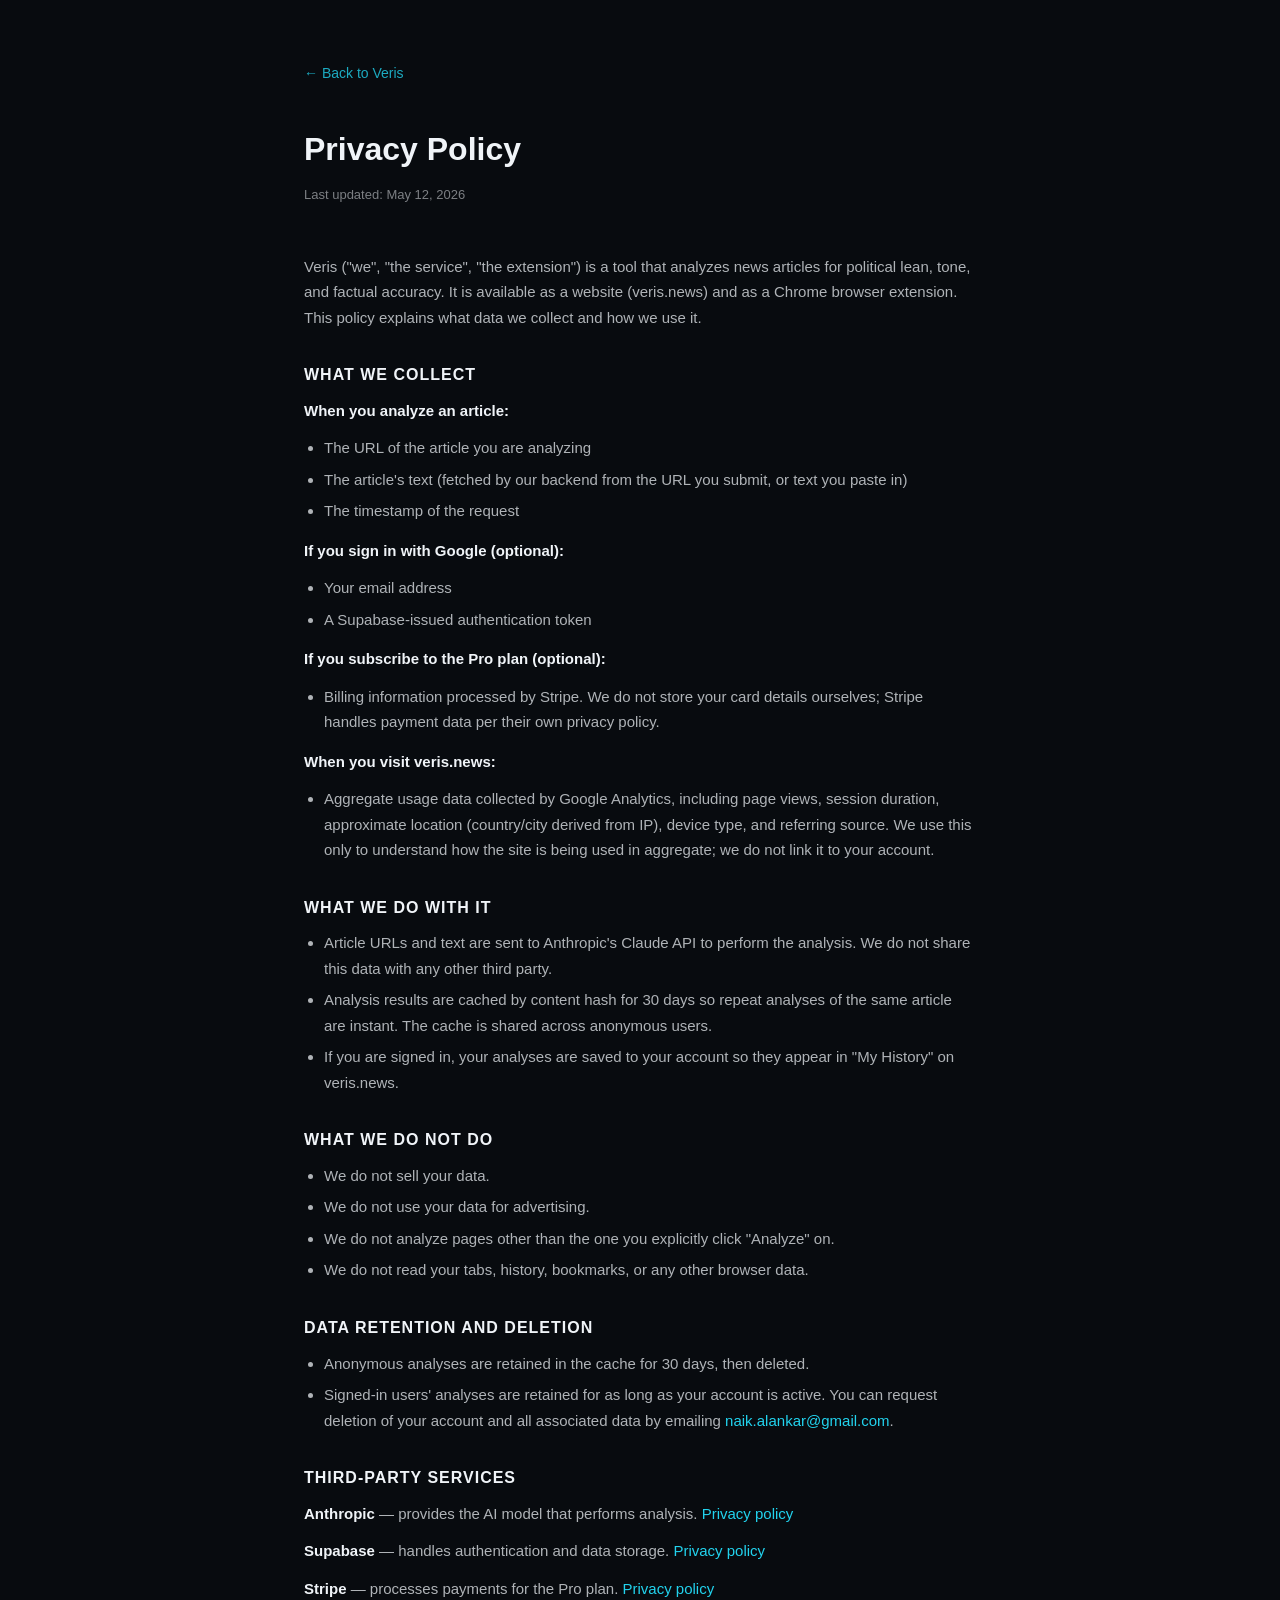
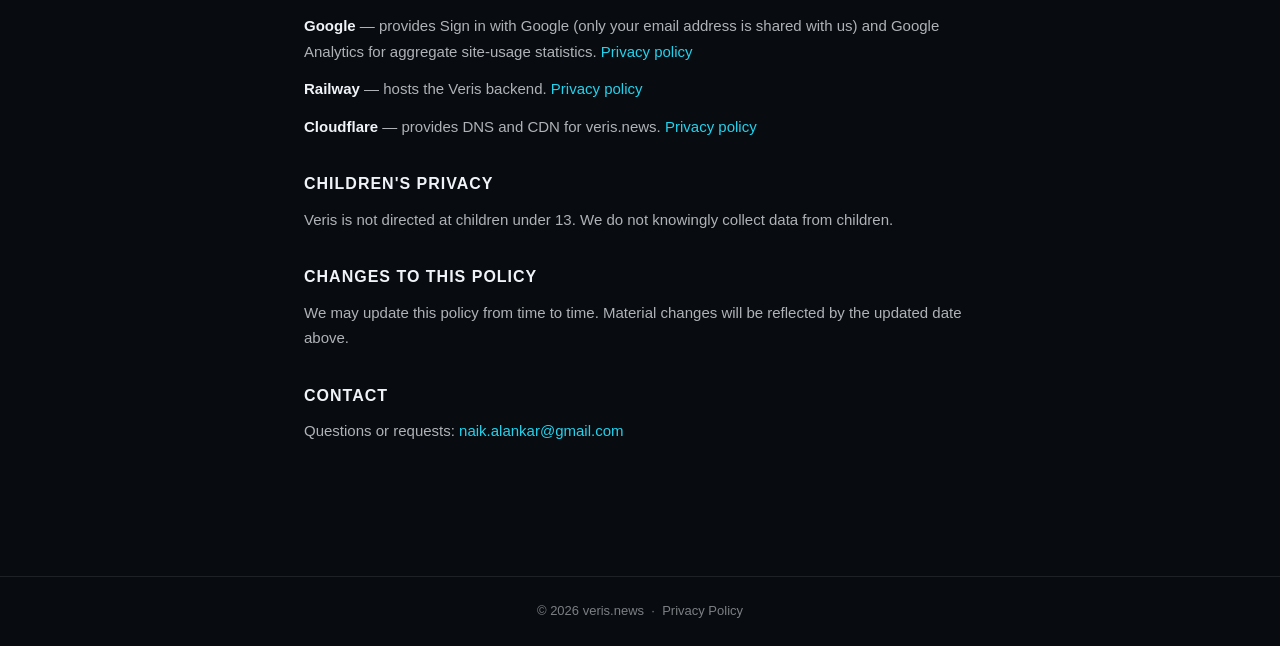
==== commit e8528bf3: "Merge feature/chrome-extension: GA install + privacy disclosure" ====
--- a/frontend/privacy.html
+++ b/frontend/privacy.html
@@ -1,6 +1,15 @@
 <!DOCTYPE html>
 <html lang="en">
 <head>
+  <!-- Google tag (gtag.js) -->
+  <script async src="https://www.googletagmanager.com/gtag/js?id=G-094T2561FW"></script>
+  <script>
+    window.dataLayer = window.dataLayer || [];
+    function gtag(){dataLayer.push(arguments);}
+    gtag('js', new Date());
+    gtag('config', 'G-094T2561FW');
+  </script>
+
   <meta charset="UTF-8" />
   <meta name="viewport" content="width=device-width, initial-scale=1.0" />
   <title>Privacy Policy — Veris</title>
@@ -98,6 +107,11 @@
         <li>Billing information processed by Stripe. We do not store your card details ourselves; Stripe handles payment data per their own privacy policy.</li>
       </ul>
 
+      <p><strong>When you visit veris.news:</strong></p>
+      <ul>
+        <li>Aggregate usage data collected by Google Analytics, including page views, session duration, approximate location (country/city derived from IP), device type, and referring source. We use this only to understand how the site is being used in aggregate; we do not link it to your account.</li>
+      </ul>
+
       <h2>What we do with it</h2>
       <ul>
         <li>Article URLs and text are sent to Anthropic's Claude API to perform the analysis. We do not share this data with any other third party.</li>
@@ -123,7 +137,7 @@
       <p><strong>Anthropic</strong> — provides the AI model that performs analysis. <a href="https://www.anthropic.com/legal/privacy" target="_blank" rel="noopener">Privacy policy</a></p>
       <p><strong>Supabase</strong> — handles authentication and data storage. <a href="https://supabase.com/privacy" target="_blank" rel="noopener">Privacy policy</a></p>
       <p><strong>Stripe</strong> — processes payments for the Pro plan. <a href="https://stripe.com/privacy" target="_blank" rel="noopener">Privacy policy</a></p>
-      <p><strong>Google</strong> — provides Sign in with Google. Only your email address is shared with us.</p>
+      <p><strong>Google</strong> — provides Sign in with Google (only your email address is shared with us) and Google Analytics for aggregate site-usage statistics. <a href="https://policies.google.com/privacy" target="_blank" rel="noopener">Privacy policy</a></p>
       <p><strong>Railway</strong> — hosts the Veris backend. <a href="https://railway.app/legal/privacy" target="_blank" rel="noopener">Privacy policy</a></p>
       <p><strong>Cloudflare</strong> — provides DNS and CDN for veris.news. <a href="https://www.cloudflare.com/privacypolicy/" target="_blank" rel="noopener">Privacy policy</a></p>
 
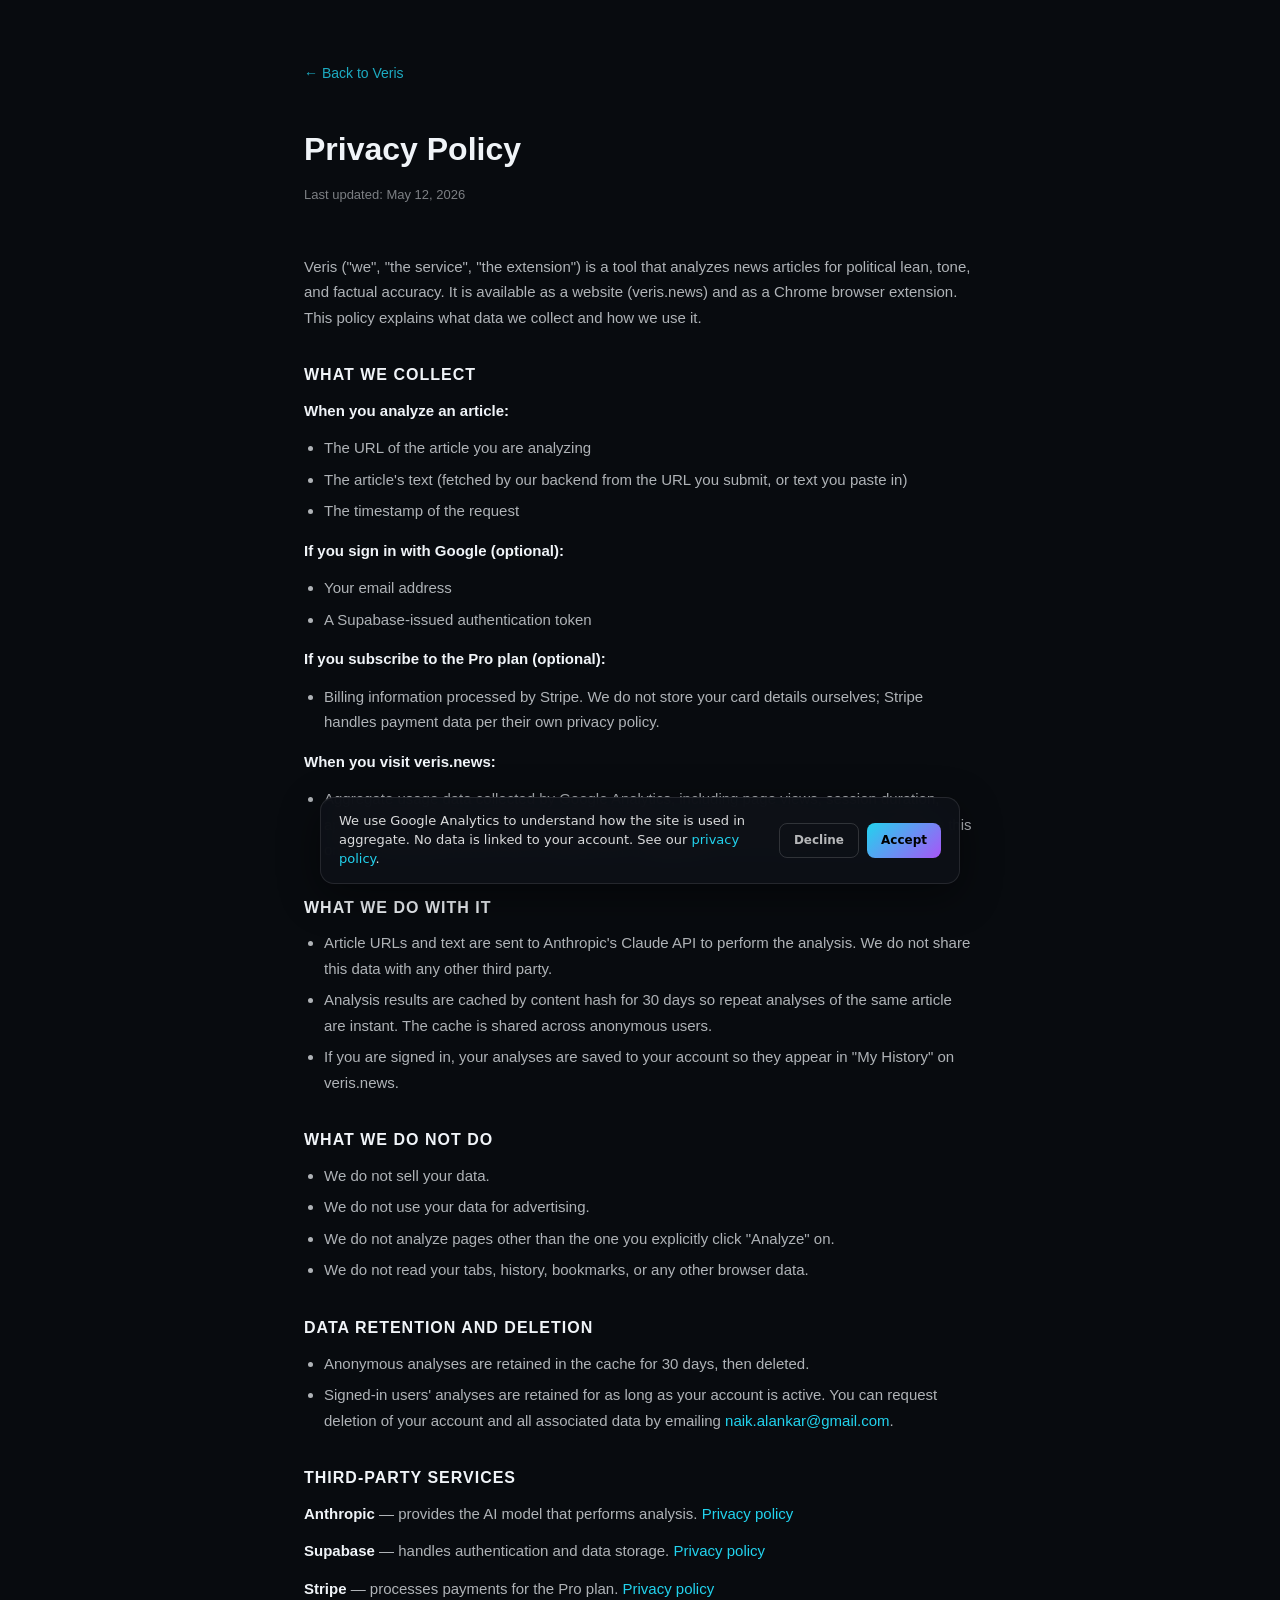
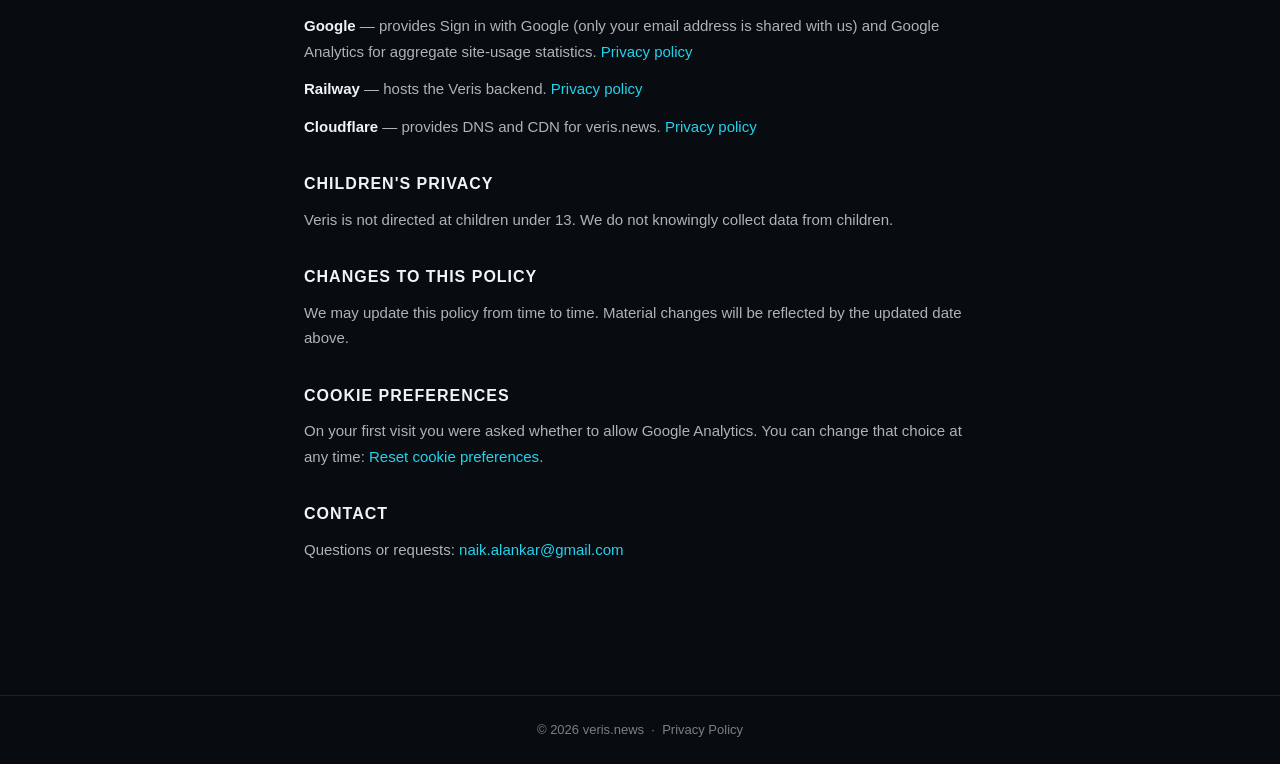
==== commit a5294ceb: "Merge feature/chrome-extension: cookie consent banner gates GA" ====
--- a/frontend/privacy.html
+++ b/frontend/privacy.html
@@ -1,14 +1,8 @@
 <!DOCTYPE html>
 <html lang="en">
 <head>
-  <!-- Google tag (gtag.js) -->
-  <script async src="https://www.googletagmanager.com/gtag/js?id=G-094T2561FW"></script>
-  <script>
-    window.dataLayer = window.dataLayer || [];
-    function gtag(){dataLayer.push(arguments);}
-    gtag('js', new Date());
-    gtag('config', 'G-094T2561FW');
-  </script>
+  <!-- Cookie consent + Google Analytics (gated by user choice) -->
+  <script src="consent.js"></script>
 
   <meta charset="UTF-8" />
   <meta name="viewport" content="width=device-width, initial-scale=1.0" />
@@ -147,6 +141,13 @@
       <h2>Changes to this policy</h2>
       <p>We may update this policy from time to time. Material changes will be reflected by the updated date above.</p>
 
+      <h2>Cookie preferences</h2>
+      <p>
+        On your first visit you were asked whether to allow Google Analytics.
+        You can change that choice at any time:
+        <a href="#" onclick="event.preventDefault();window.verisResetConsent&&window.verisResetConsent()">Reset cookie preferences</a>.
+      </p>
+
       <h2>Contact</h2>
       <p>Questions or requests: <a href="mailto:naik.alankar@gmail.com">naik.alankar@gmail.com</a></p>
     </div>
--- a/frontend/style.css
+++ b/frontend/style.css
@@ -1250,3 +1250,60 @@
   transition: background .15s;
 }
 .danger-btn:hover { background: rgba(239,68,68,0.18); }
+
+/* ── Cookie consent banner ─────────────────────────────────────────────── */
+.cookie-banner {
+  position: fixed;
+  left: 16px;
+  right: 16px;
+  bottom: 16px;
+  max-width: 640px;
+  margin: 0 auto;
+  z-index: 9999;
+  display: flex;
+  align-items: center;
+  gap: 14px;
+  padding: 14px 18px;
+  border-radius: 14px;
+  background: rgba(13, 16, 22, 0.96);
+  border: 1px solid rgba(255,255,255,0.10);
+  box-shadow: 0 12px 40px rgba(0,0,0,0.45);
+  backdrop-filter: blur(14px);
+  -webkit-backdrop-filter: blur(14px);
+  font-family: 'DM Sans', system-ui, sans-serif;
+  font-size: 13px;
+  color: rgba(255,255,255,0.85);
+  line-height: 1.45;
+  animation: cookie-slide-up 0.25s cubic-bezier(.2,.7,.3,1);
+}
+@keyframes cookie-slide-up {
+  from { transform: translateY(20px); opacity: 0; }
+  to   { transform: translateY(0); opacity: 1; }
+}
+.cookie-banner-text { flex: 1; min-width: 0; }
+.cookie-banner-text a { color: var(--cyan); text-decoration: none; }
+.cookie-banner-text a:hover { text-decoration: underline; }
+.cookie-banner-actions { display: flex; gap: 8px; flex-shrink: 0; }
+.cookie-banner-btn {
+  border: none; cursor: pointer; font: inherit;
+  font-size: 12px; font-weight: 600;
+  padding: 8px 14px; border-radius: 8px;
+}
+.cookie-banner-btn.primary {
+  background: linear-gradient(135deg, #22d3ee, #a855f7);
+  color: #000;
+}
+.cookie-banner-btn.primary:hover { filter: brightness(1.08); }
+.cookie-banner-btn.secondary {
+  background: transparent;
+  color: rgba(255,255,255,0.7);
+  border: 1px solid rgba(255,255,255,0.15);
+}
+.cookie-banner-btn.secondary:hover {
+  background: rgba(255,255,255,0.06);
+  color: #fff;
+}
+@media (max-width: 520px) {
+  .cookie-banner { flex-direction: column; align-items: stretch; }
+  .cookie-banner-actions { justify-content: flex-end; }
+}
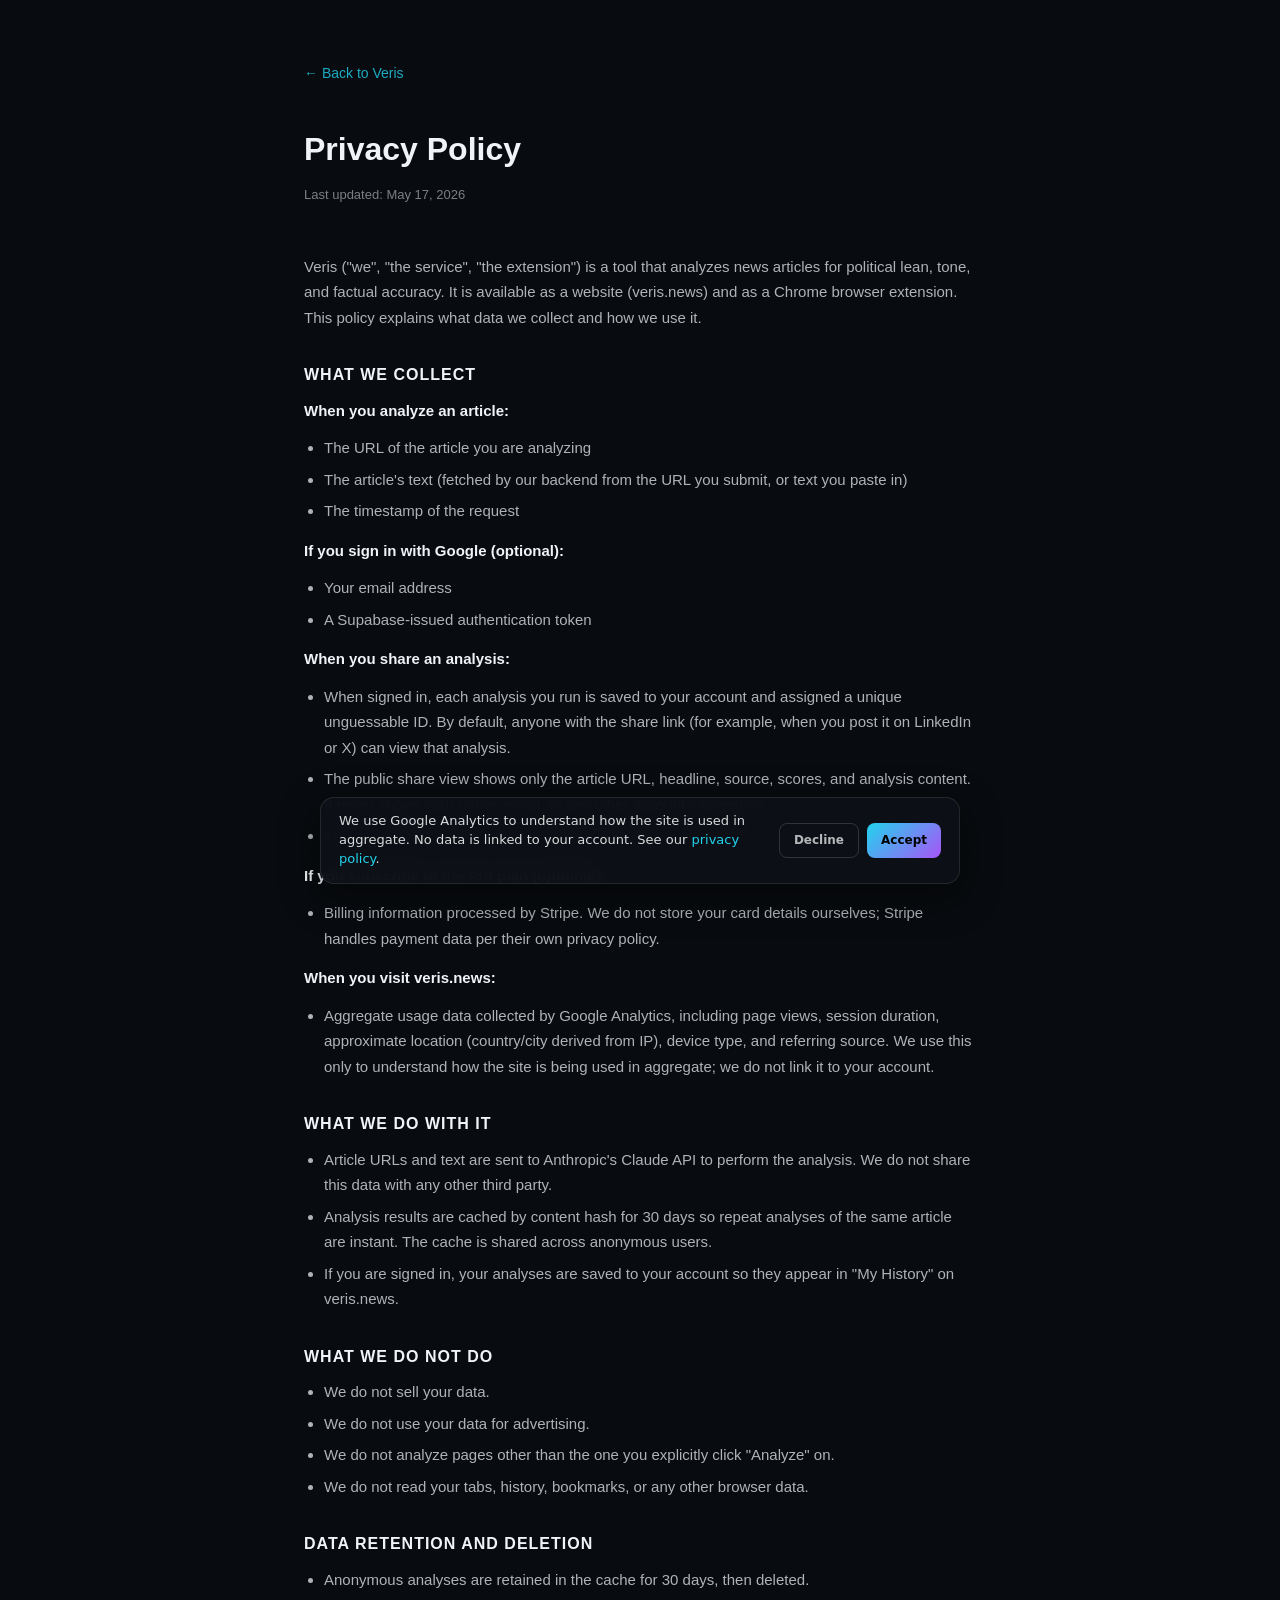
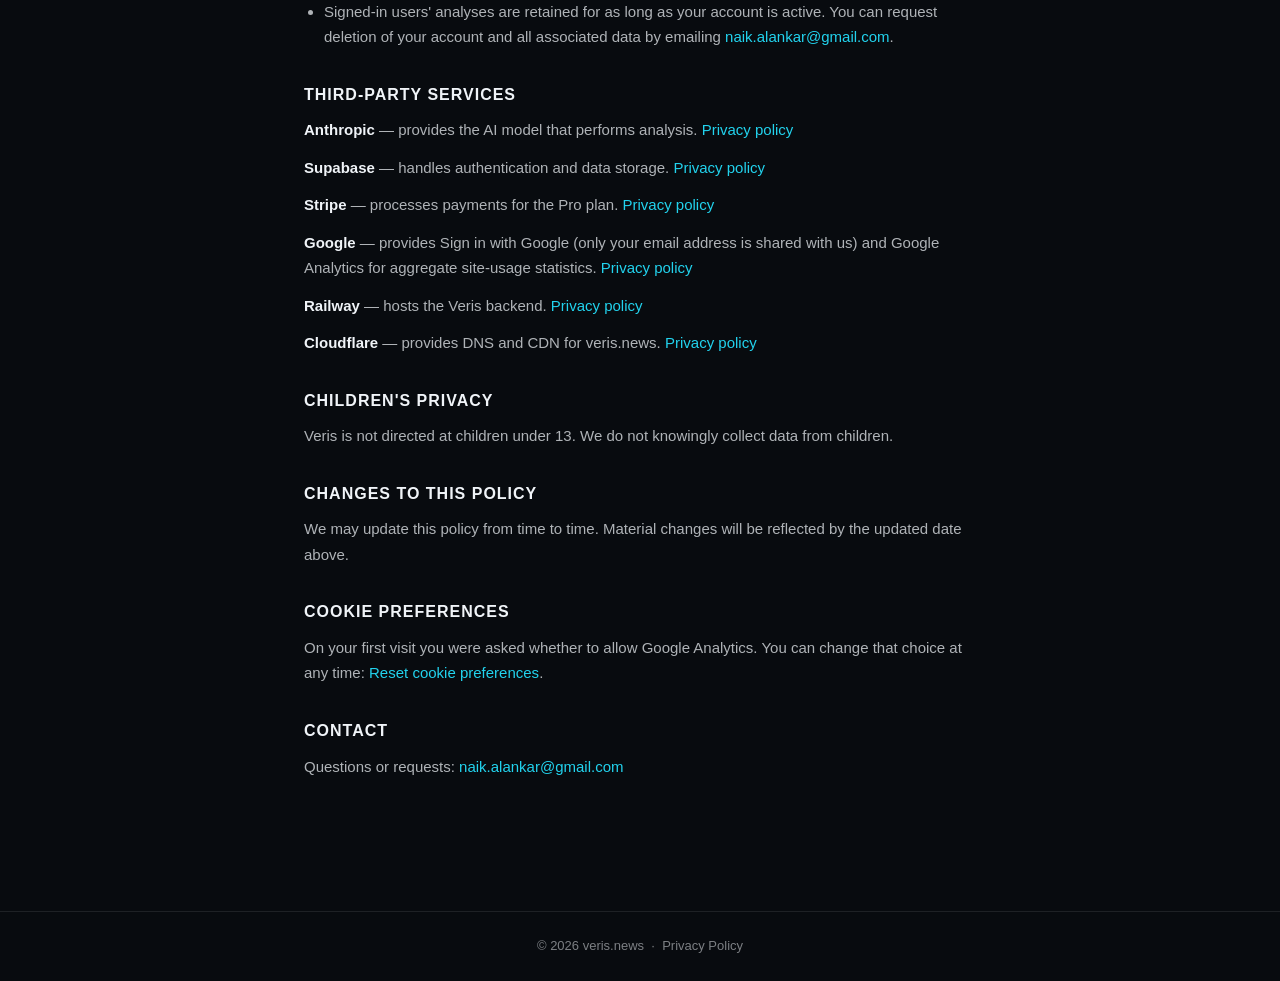
==== commit ffe9723d: "docs(privacy): disclose share-link behaviour" ====
--- a/frontend/privacy.html
+++ b/frontend/privacy.html
@@ -78,7 +78,7 @@
     <div class="privacy-wrap">
       <a href="index.html" class="back-link">← Back to Veris</a>
       <h1>Privacy Policy</h1>
-      <p class="updated">Last updated: May 12, 2026</p>
+      <p class="updated">Last updated: May 17, 2026</p>
 
       <p>Veris ("we", "the service", "the extension") is a tool that analyzes news articles for political lean, tone, and factual accuracy. It is available as a website (veris.news) and as a Chrome browser extension. This policy explains what data we collect and how we use it.</p>
 
@@ -94,6 +94,13 @@
       <ul>
         <li>Your email address</li>
         <li>A Supabase-issued authentication token</li>
+      </ul>
+
+      <p><strong>When you share an analysis:</strong></p>
+      <ul>
+        <li>When signed in, each analysis you run is saved to your account and assigned a unique unguessable ID. By default, anyone with the share link (for example, when you post it on LinkedIn or X) can view that analysis.</li>
+        <li>The public share view shows only the article URL, headline, source, scores, and analysis content. It never shows your name, email, or any other account information.</li>
+        <li>You can disable sharing for any individual analysis from My History.</li>
       </ul>
 
       <p><strong>If you subscribe to the Pro plan (optional):</strong></p>
--- a/frontend/style.css
+++ b/frontend/style.css
@@ -1307,3 +1307,98 @@
   .cookie-banner { flex-direction: column; align-items: stretch; }
   .cookie-banner-actions { justify-content: flex-end; }
 }
+
+.share-row {
+  margin-top: 32px;
+  padding-top: 24px;
+  border-top: 1px solid var(--card-bd);
+  display: flex;
+  align-items: center;
+  gap: 10px;
+  flex-wrap: wrap;
+}
+.share-row-label {
+  font-size: 13px;
+  color: var(--muted);
+  margin-right: 4px;
+}
+.share-btn {
+  width: 36px;
+  height: 36px;
+  border-radius: 50%;
+  display: grid;
+  place-items: center;
+  background: var(--card);
+  border: 1px solid var(--card-bd);
+  color: var(--muted-hi);
+  cursor: pointer;
+  transition: background 0.15s, color 0.15s;
+  font-family: inherit;
+  font-size: 14px;
+  padding: 0;
+}
+.share-btn:hover {
+  background: rgba(255,255,255,0.08);
+  color: var(--text);
+}
+.share-btn.copy {
+  width: auto;
+  padding: 0 14px;
+  display: flex;
+  gap: 6px;
+  font-size: 12px;
+  font-weight: 500;
+}
+.share-toast {
+  position: fixed;
+  bottom: 32px;
+  left: 50%;
+  transform: translateX(-50%);
+  background: var(--text);
+  color: var(--bg);
+  padding: 12px 20px;
+  border-radius: 999px;
+  font-size: 13px;
+  font-weight: 600;
+  z-index: 9999;
+  animation: shareToastIn 0.2s ease-out;
+}
+@keyframes shareToastIn {
+  from { opacity: 0; transform: translate(-50%, 10px); }
+  to { opacity: 1; transform: translate(-50%, 0); }
+}
+.history-item .share-history-btn {
+  position: relative;
+  width: 32px;
+  height: 32px;
+  border-radius: 50%;
+  border: 1px solid var(--card-bd);
+  background: transparent;
+  color: var(--muted);
+  cursor: pointer;
+  display: grid;
+  place-items: center;
+  font-family: inherit;
+  font-size: 14px;
+  margin-left: 6px;
+  transition: background 0.15s, color 0.15s;
+}
+.history-item .share-history-btn:hover {
+  background: rgba(255,255,255,0.08);
+  color: var(--text);
+}
+.share-popover {
+  position: absolute;
+  top: calc(100% + 6px);
+  right: 0;
+  background: #11151b;
+  border: 1px solid var(--card-bd);
+  border-radius: 12px;
+  padding: 10px;
+  display: flex;
+  gap: 8px;
+  z-index: 100;
+  box-shadow: 0 8px 32px rgba(0,0,0,0.4);
+}
+.share-popover .share-btn { width: 32px; height: 32px; }
+.share-popover .share-btn.copy { width: auto; padding: 0 12px; }
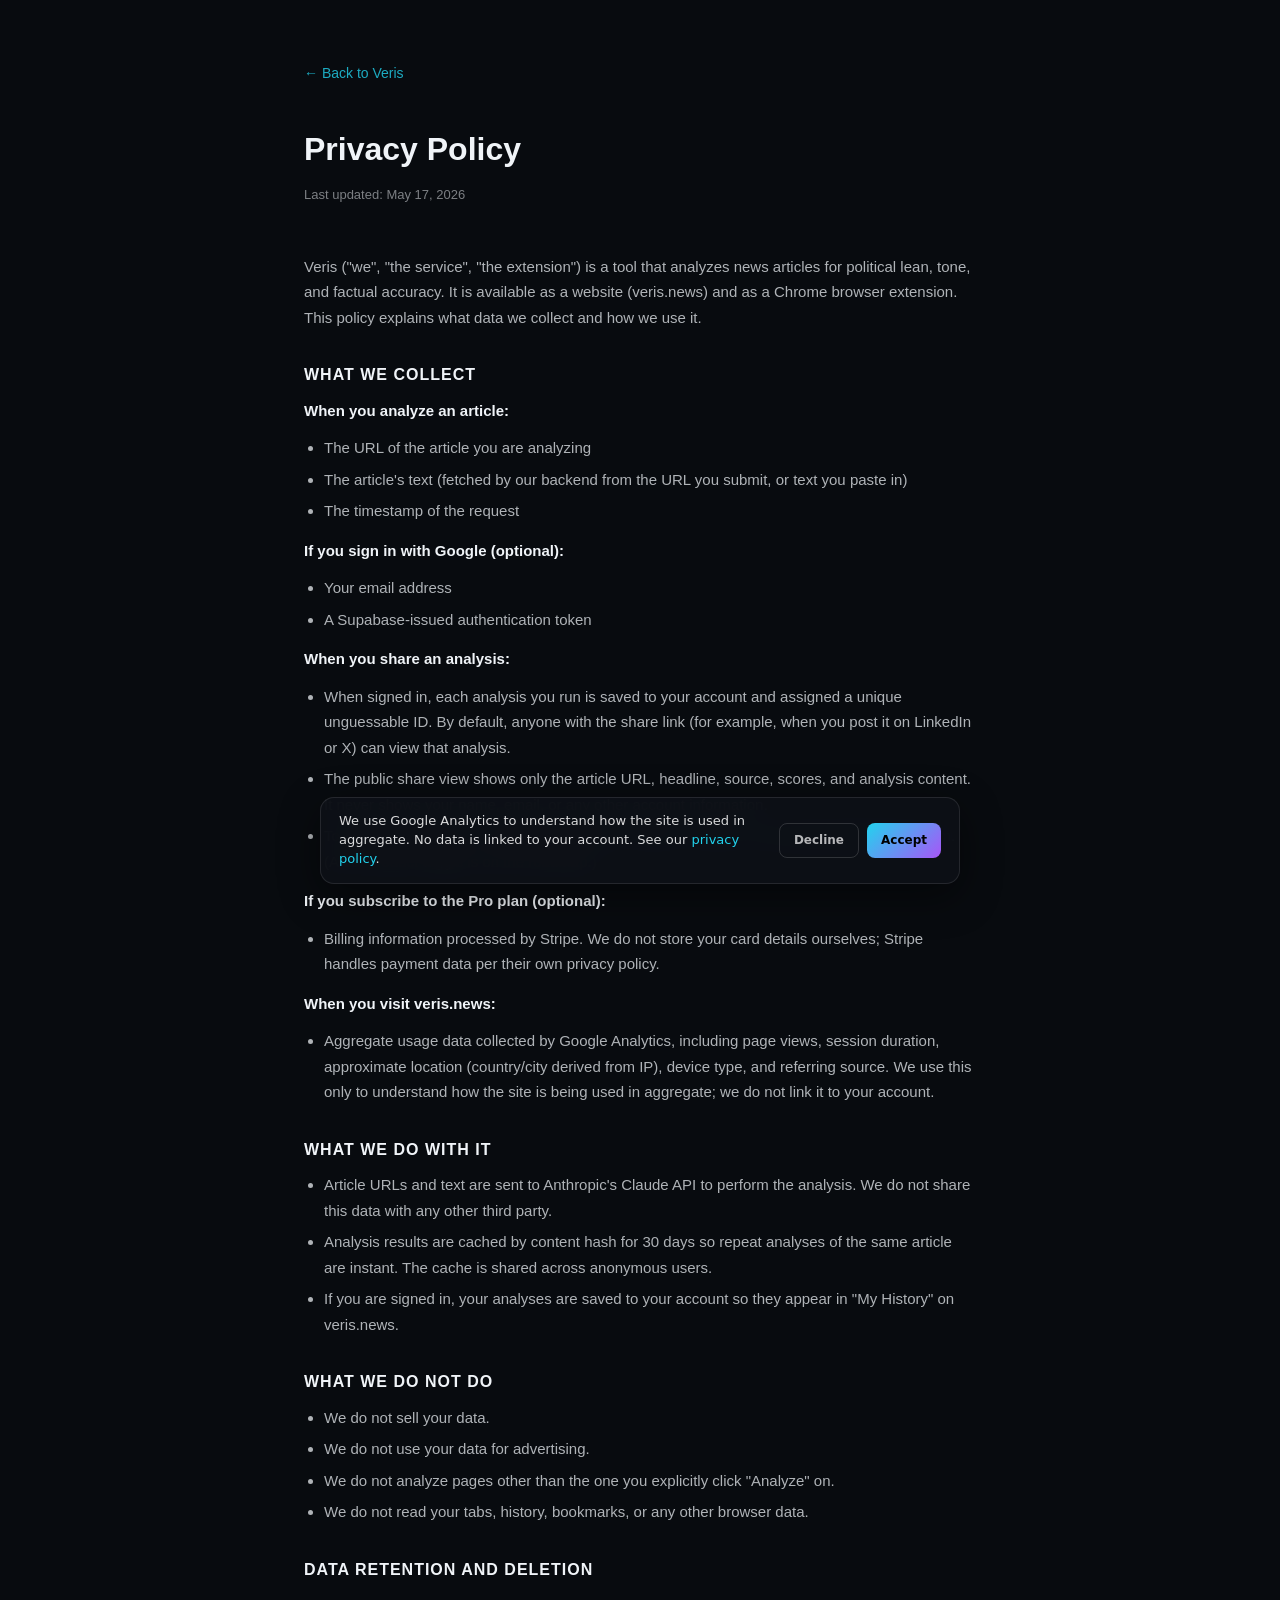
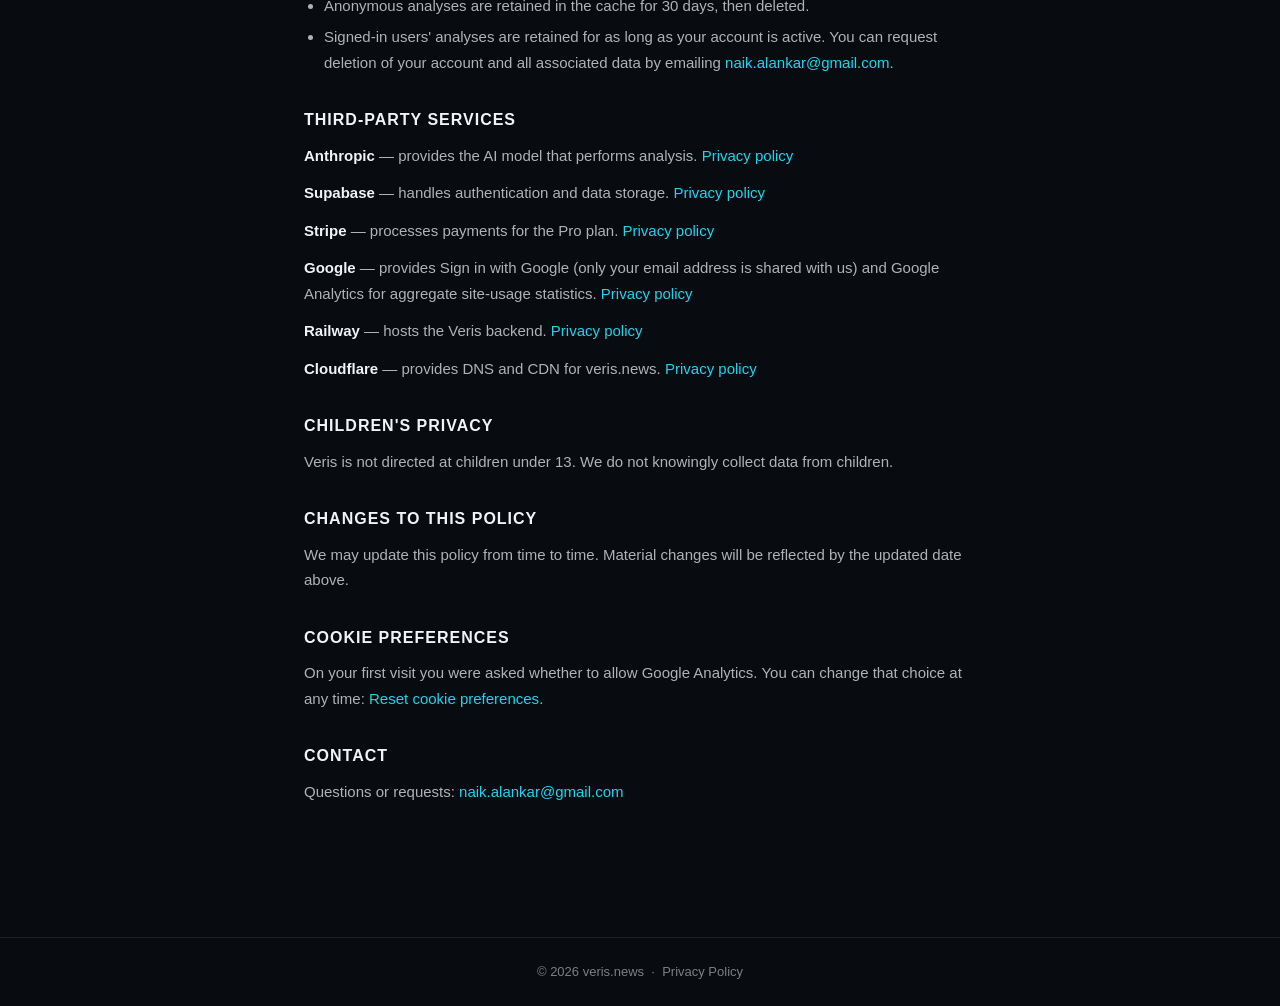
==== commit a865ed87: "docs(privacy): soften share-disable promise to email-based for v1 In-product toggle is on the roadma" ====
--- a/frontend/privacy.html
+++ b/frontend/privacy.html
@@ -100,7 +100,7 @@
       <ul>
         <li>When signed in, each analysis you run is saved to your account and assigned a unique unguessable ID. By default, anyone with the share link (for example, when you post it on LinkedIn or X) can view that analysis.</li>
         <li>The public share view shows only the article URL, headline, source, scores, and analysis content. It never shows your name, email, or any other account information.</li>
-        <li>You can disable sharing for any individual analysis from My History.</li>
+        <li>To disable sharing for an individual analysis or delete it entirely, email <a href="mailto:naik.alankar@gmail.com">naik.alankar@gmail.com</a>. (An in-product toggle is on the roadmap.)</li>
       </ul>
 
       <p><strong>If you subscribe to the Pro plan (optional):</strong></p>
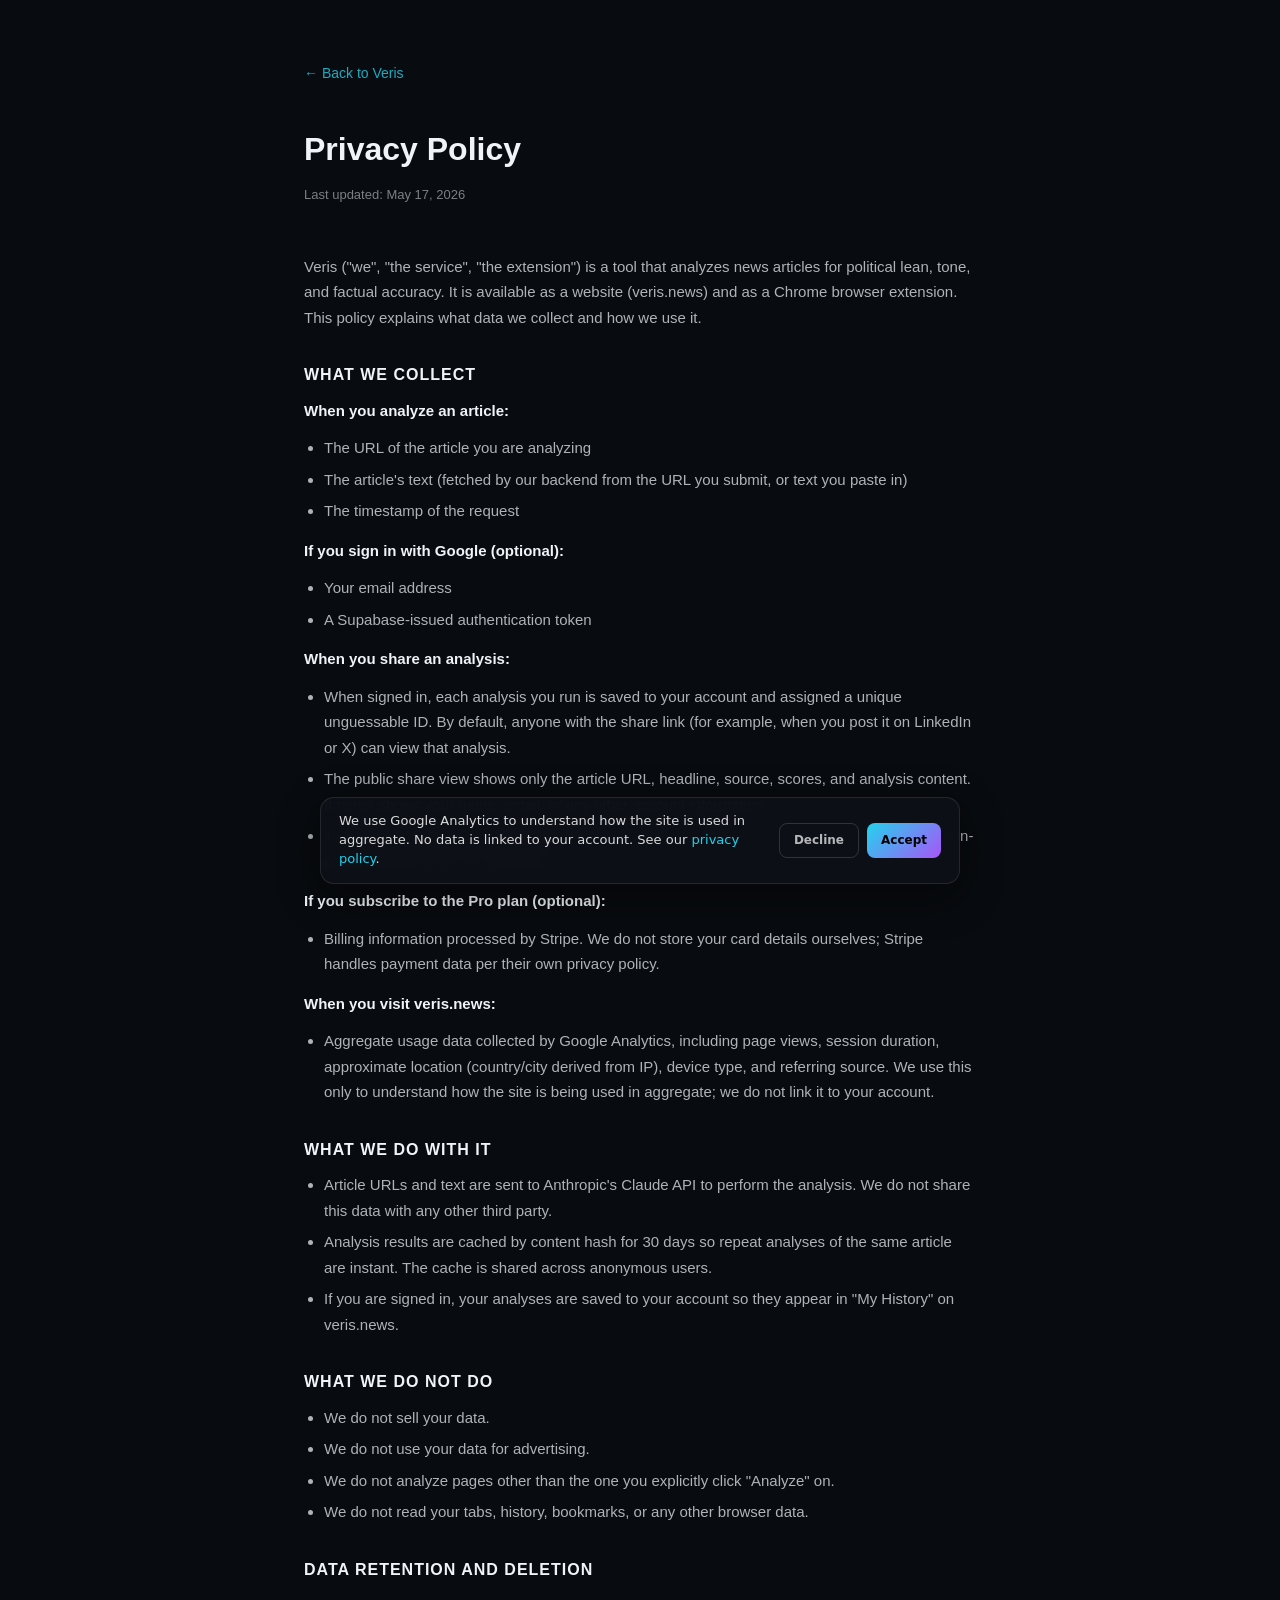
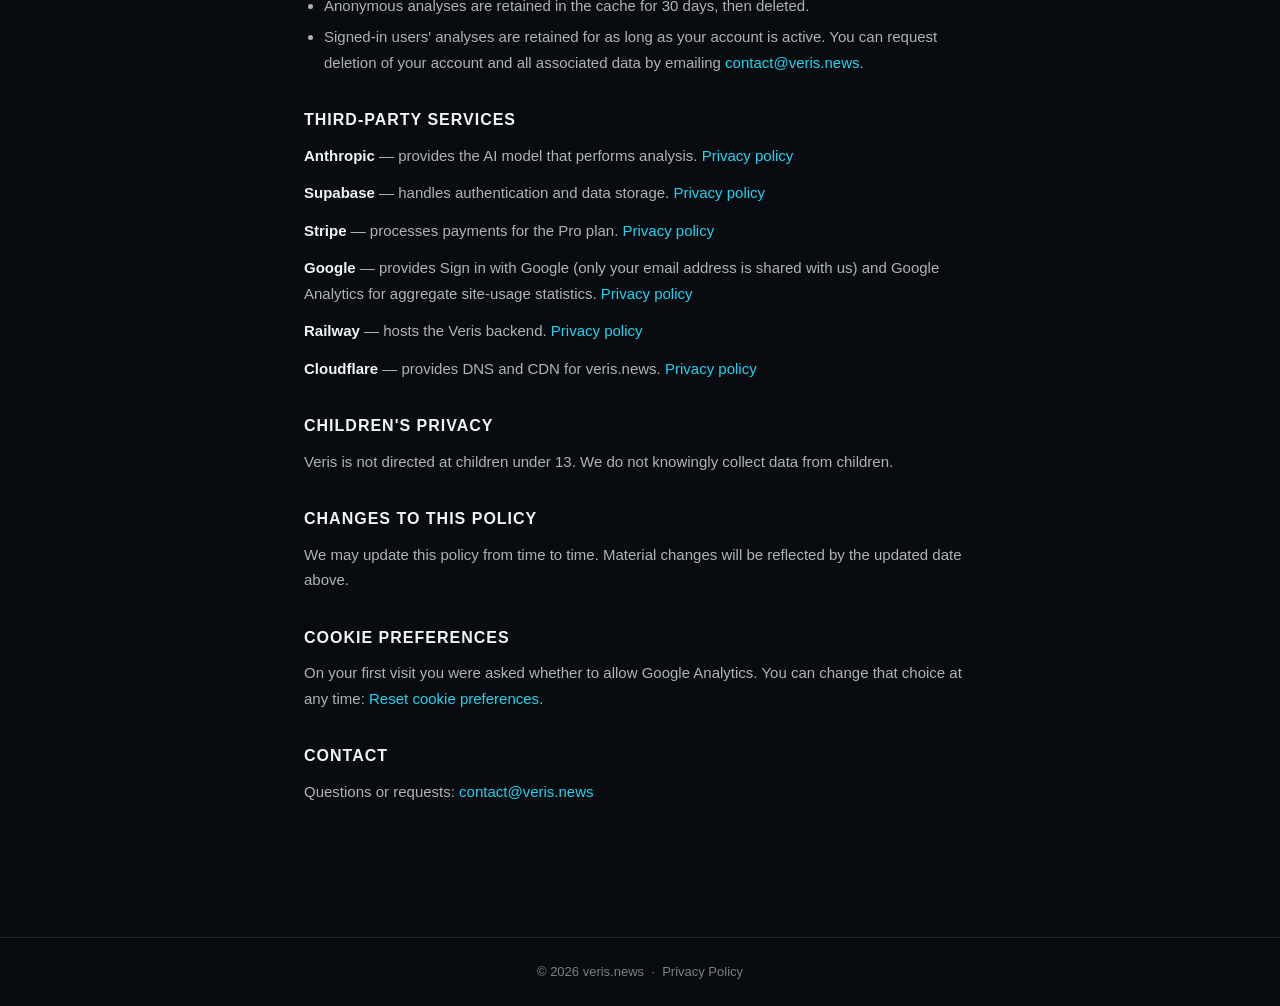
==== commit 633bbcfd: "docs: contact email -> contact@veris.news everywhere Privacy policy (3 references: share-disable, ac" ====
--- a/frontend/privacy.html
+++ b/frontend/privacy.html
@@ -100,7 +100,7 @@
       <ul>
         <li>When signed in, each analysis you run is saved to your account and assigned a unique unguessable ID. By default, anyone with the share link (for example, when you post it on LinkedIn or X) can view that analysis.</li>
         <li>The public share view shows only the article URL, headline, source, scores, and analysis content. It never shows your name, email, or any other account information.</li>
-        <li>To disable sharing for an individual analysis or delete it entirely, email <a href="mailto:naik.alankar@gmail.com">naik.alankar@gmail.com</a>. (An in-product toggle is on the roadmap.)</li>
+        <li>To disable sharing for an individual analysis or delete it entirely, email <a href="mailto:contact@veris.news">contact@veris.news</a>. (An in-product toggle is on the roadmap.)</li>
       </ul>
 
       <p><strong>If you subscribe to the Pro plan (optional):</strong></p>
@@ -131,7 +131,7 @@
       <h2>Data retention and deletion</h2>
       <ul>
         <li>Anonymous analyses are retained in the cache for 30 days, then deleted.</li>
-        <li>Signed-in users' analyses are retained for as long as your account is active. You can request deletion of your account and all associated data by emailing <a href="mailto:naik.alankar@gmail.com">naik.alankar@gmail.com</a>.</li>
+        <li>Signed-in users' analyses are retained for as long as your account is active. You can request deletion of your account and all associated data by emailing <a href="mailto:contact@veris.news">contact@veris.news</a>.</li>
       </ul>
 
       <h2>Third-party services</h2>
@@ -156,7 +156,7 @@
       </p>
 
       <h2>Contact</h2>
-      <p>Questions or requests: <a href="mailto:naik.alankar@gmail.com">naik.alankar@gmail.com</a></p>
+      <p>Questions or requests: <a href="mailto:contact@veris.news">contact@veris.news</a></p>
     </div>
 
     <footer class="site-footer">
--- a/frontend/style.css
+++ b/frontend/style.css
@@ -136,7 +136,25 @@
   background: rgba(255,255,255,0.07);
   border-color: var(--border);
 }
+.nav-right-group { display: flex; align-items: center; gap: 10px; }
 .nav-right { display: flex; align-items: center; gap: 10px; }
+.nav-hamburger {
+  display: none;
+  width: 36px;
+  height: 36px;
+  border-radius: 50%;
+  border: 1px solid var(--border);
+  background: var(--surface);
+  color: var(--muted2);
+  cursor: pointer;
+  font-family: inherit;
+  padding: 0;
+  align-items: center;
+  justify-content: center;
+  transition: border-color .15s, color .15s;
+}
+.nav-hamburger:hover { border-color: var(--border2); color: var(--text); }
+.nav-hamburger svg { display: block; }
 .nav-avatar {
   width: 34px; height: 34px;
   border-radius: 50%;
@@ -496,6 +514,57 @@
   background: var(--muted);
   flex-shrink: 0;
 }
+.results-header-actions {
+  display: flex;
+  align-items: center;
+  gap: 10px;
+  flex-shrink: 0;
+  position: relative;
+}
+.share-report-btn {
+  display: inline-flex;
+  align-items: center;
+  gap: 8px;
+  padding: 9px 18px;
+  border: 0;
+  border-radius: 99px;
+  background: linear-gradient(135deg, var(--cyan), var(--purple));
+  color: #0a0a0a;
+  font-family: inherit;
+  font-size: 13px;
+  font-weight: 600;
+  cursor: pointer;
+  white-space: nowrap;
+  box-shadow: 0 0 24px rgba(168,85,247,0.28);
+  transition: transform .12s ease, box-shadow .12s ease, filter .12s ease;
+}
+.share-report-btn:hover {
+  transform: translateY(-1px);
+  filter: brightness(1.07);
+  box-shadow: 0 0 32px rgba(168,85,247,0.42);
+}
+.share-report-btn:active { transform: translateY(0); }
+.share-report-btn svg { display: block; }
+.share-report-popover {
+  position: absolute;
+  top: calc(100% + 8px);
+  right: 0;
+  background: #11151b;
+  border: 1px solid var(--card-bd);
+  border-radius: 12px;
+  padding: 10px;
+  display: flex;
+  gap: 8px;
+  z-index: 100;
+  box-shadow: 0 12px 36px rgba(0,0,0,0.5);
+  animation: shareReportPopIn .14s ease-out;
+}
+@keyframes shareReportPopIn {
+  from { opacity: 0; transform: translateY(-4px); }
+  to   { opacity: 1; transform: translateY(0); }
+}
+.share-report-popover .share-btn { width: 32px; height: 32px; }
+.share-report-popover .share-btn.copy { width: auto; padding: 0 12px; }
 .saved-indicator {
   padding: 6px 14px;
   border-radius: 99px;
@@ -807,6 +876,7 @@
   font-size: 11px;
   font-weight: 600;
   letter-spacing: .5px;
+  text-transform: capitalize;
 }
 .perspective-tag.conservative  { background: rgba(239,68,68,.15);   color: #fca5a5; border: 1px solid rgba(239,68,68,.25); }
 .perspective-tag.liberal       { background: rgba(59,130,246,.15);  color: #93c5fd; border: 1px solid rgba(59,130,246,.25); }
@@ -891,19 +961,175 @@
   .container { padding: 0 20px 60px; }
   .hero { grid-template-columns: 1fr; gap: 32px; padding: 48px 0 40px; }
   .input-col { position: static; }
-  .account-grid { grid-template-columns: 1fr; }
   .score-row { grid-template-columns: 1fr 1fr; }
   .broaden-grid { grid-template-columns: 1fr; }
   .stat-grid { grid-template-columns: 1fr 1fr; }
   .compare-grid { grid-template-columns: 1fr; }
 }
+
+/* ── Mobile breakpoint (handoff: 768px) ─────────────────────────────────── */
+@media (max-width: 768px) {
+  /* Top nav: hide inline links, show hamburger. */
+  .nav-hamburger { display: inline-flex; }
+  .nav-links { display: none; }
+  nav.menu-open .nav-links {
+    display: flex;
+    flex-direction: column;
+    align-items: stretch;
+    gap: 4px;
+    position: absolute;
+    top: 100%;
+    left: 0;
+    right: 0;
+    padding: 10px 16px 14px;
+    background: rgba(8,11,15,0.96);
+    backdrop-filter: blur(16px);
+    -webkit-backdrop-filter: blur(16px);
+    border-bottom: 1px solid var(--border);
+    box-shadow: 0 12px 36px rgba(0,0,0,0.4);
+  }
+  nav.menu-open .nav-link {
+    width: 100%;
+    text-align: left;
+    padding: 12px 16px;
+    font-size: 15px;
+    border-radius: 10px;
+  }
+
+  /* Account page: stack to single column. `display: contents` on the sidebar
+     lifts its children (profile-card, side-nav, logout-btn) up so flex `order`
+     places them around .account-main in the order profile → tabs → main → out. */
+  .account-grid {
+    display: flex;
+    flex-direction: column;
+    gap: 16px;
+    grid-template-columns: none;
+  }
+  .account-sidebar { display: contents; }
+  .profile-card    { order: 1; padding: 24px 20px; }
+  .side-nav        { order: 2; }
+  .account-main    { order: 3; }
+  .logout-btn      { order: 4; margin-top: 8px; width: 100%; }
+
+  /* Profile card centred. .profile-avatar already centred by parent. */
+  .plan-badge { white-space: nowrap; }
+
+  /* Side-nav becomes a segmented tab control with its own background. */
+  .side-nav {
+    display: flex;
+    flex-direction: row;
+    gap: 4px;
+    padding: 4px;
+    background: rgba(0, 0, 0, 0.4);
+    border: 1px solid var(--border);
+    border-radius: 12px;
+    margin-bottom: 4px;
+  }
+  .side-nav-item {
+    flex: 1;
+    padding: 8px 6px;
+    border: 1px solid transparent;
+    border-left: 1px solid transparent;
+    border-radius: 8px;
+    background: transparent;
+    color: var(--muted);
+    text-align: center;
+    font-size: 11.5px;
+    font-weight: 500;
+    white-space: nowrap;
+  }
+  .side-nav-item.active {
+    background: rgba(255, 255, 255, 0.08);
+    color: #fff;
+    border-color: rgba(255, 255, 255, 0.12);
+    border-left-color: rgba(255, 255, 255, 0.12);
+  }
+  .side-nav-item.danger.active {
+    color: #fca5a5;
+    border-color: rgba(239, 68, 68, 0.3);
+    border-left-color: rgba(239, 68, 68, 0.3);
+  }
+
+  /* Stat grid: 2-col + Saved spans full width as a horizontal "wide" card. */
+  .stat-grid { grid-template-columns: 1fr 1fr; gap: 10px; }
+  .stat-card { padding: 16px; }
+  .stat-value { font-size: 30px; }
+  .stat-saved {
+    grid-column: 1 / -1;
+    display: grid;
+    grid-template-columns: 1fr auto;
+    grid-template-rows: auto auto;
+    column-gap: 16px;
+    row-gap: 0;
+    align-items: center;
+  }
+  .stat-saved .stat-label { grid-column: 1; grid-row: 1; }
+  .stat-saved .stat-sub   { grid-column: 1; grid-row: 2; }
+  .stat-saved .stat-value { grid-column: 2; grid-row: 1 / span 2; align-self: center; font-size: 34px; }
+
+  /* Most Analyzed Sources: bordered container with row dividers. */
+  #top-sources-list {
+    border-radius: 14px;
+    border: 1px solid var(--border);
+    background: var(--surface);
+    overflow: hidden;
+  }
+  #top-sources-list .source-row {
+    padding: 14px 16px;
+    display: flex;
+    align-items: center;
+    justify-content: space-between;
+    gap: 10px;
+    border-bottom: 1px solid var(--border);
+    background: transparent;
+    border-radius: 0;
+    margin-bottom: 0;
+  }
+  #top-sources-list .source-row:last-child { border-bottom: none; }
+  #top-sources-list .source-row .h-badge { white-space: nowrap; }
+
+  .page-title { font-size: 26px; }
+}
 @media (max-width: 560px) {
   .hero-h { font-size: 36px; }
   .score-row { grid-template-columns: 1fr; }
-  .nav-links { display: none; }
-  .stat-grid { grid-template-columns: 1fr; }
   .results-header { flex-direction: column; gap: 10px; }
   .results-title { font-size: 17px; white-space: normal; }
+
+  /* History rows: title wraps, share button sits on row 1 (right side),
+     badges drop to a second row right-aligned.
+     Explicit flex `order` to keep this rule independent of DOM order. */
+  .history-item {
+    flex-wrap: wrap;
+    column-gap: 12px;
+    row-gap: 8px;
+    align-items: flex-start;
+    padding: 12px 14px;
+  }
+  .history-icon { width: 32px; height: 32px; flex-shrink: 0; order: 0; }
+  .history-body { flex: 1 1 0; min-width: 0; order: 1; }
+  .history-title {
+    white-space: normal;
+    overflow: visible;
+    text-overflow: clip;
+    line-height: 1.3;
+    font-size: 14px;
+  }
+  .history-meta { font-size: 11px; flex-wrap: wrap; }
+  .history-item .share-history-btn {
+    flex-shrink: 0;
+    margin-left: 0;
+    order: 2;
+  }
+  .history-badges {
+    flex-basis: 100%;
+    justify-content: flex-end;
+    gap: 6px;
+    order: 3;
+  }
+  /* Popover anchored to share-btn (now at row 1 right edge). Override `right: 0`
+     so the popover prefers to extend leftward AND ensure it fits in viewport. */
+  .share-popover { right: 0; left: auto; max-width: calc(100vw - 32px); }
 }
 
 
@@ -1402,3 +1628,107 @@
 }
 .share-popover .share-btn { width: 32px; height: 32px; }
 .share-popover .share-btn.copy { width: auto; padding: 0 12px; }
+
+/* ─────────── Mobile Account page rules (must come AFTER desktop
+   .account-grid / .account-sidebar / .profile-card / .stat-grid rules
+   so source-order wins at ≤768px) ─────────── */
+@media (max-width: 768px) {
+  /* Collapse the 2-col grid → single column flex flow.
+     Override align-items from the desktop rule so children stretch full width. */
+  .account-grid {
+    display: flex !important;
+    flex-direction: column;
+    align-items: stretch;
+    gap: 16px;
+    grid-template-columns: none;
+    width: 100%;
+  }
+  /* Lift sidebar's children up as direct flex items so we can reorder. */
+  .account-sidebar {
+    display: contents;
+  }
+  .profile-card { order: 1; padding: 24px 20px; text-align: center; width: auto; }
+  .side-nav     { order: 2; width: auto; }
+  .account-main { order: 3; width: auto; }
+  .logout-btn   { order: 4; margin-top: 8px; width: auto; }
+
+  .plan-badge { white-space: nowrap; }
+
+  /* Side-nav as a segmented tab control. */
+  .side-nav {
+    flex-direction: row;
+    gap: 4px;
+    padding: 4px;
+    background: rgba(0, 0, 0, 0.4);
+    border: 1px solid var(--border);
+    border-radius: 12px;
+    margin-bottom: 4px;
+  }
+  .side-nav-item {
+    flex: 1;
+    padding: 8px 6px;
+    border: 1px solid transparent;
+    border-left: 1px solid transparent;
+    border-radius: 8px;
+    background: transparent;
+    color: var(--muted);
+    text-align: center;
+    font-size: 11.5px;
+    font-weight: 500;
+    white-space: nowrap;
+  }
+  .side-nav-item.active {
+    background: rgba(255,255,255,0.08);
+    color: #fff;
+    border-color: rgba(255,255,255,0.12);
+    border-left-color: rgba(255,255,255,0.12);
+  }
+  .side-nav-item.danger.active {
+    color: #fca5a5;
+    border-color: rgba(239,68,68,0.3);
+    border-left-color: rgba(239,68,68,0.3);
+  }
+
+  /* Stat grid: 2-col with Saved spanning full width as a wide horizontal card. */
+  .stat-grid { grid-template-columns: 1fr 1fr; gap: 10px; }
+  .stat-card { padding: 16px; }
+  .stat-value { font-size: 30px; }
+  .stat-saved {
+    grid-column: 1 / -1;
+    display: grid;
+    grid-template-columns: 1fr auto;
+    grid-template-rows: auto auto;
+    column-gap: 16px;
+    row-gap: 0;
+    align-items: center;
+  }
+  .stat-saved .stat-label { grid-column: 1; grid-row: 1; }
+  .stat-saved .stat-sub   { grid-column: 1; grid-row: 2; }
+  .stat-saved .stat-value {
+    grid-column: 2;
+    grid-row: 1 / span 2;
+    align-self: center;
+    font-size: 34px;
+  }
+
+  /* Most Analyzed Sources: bordered container with row dividers. */
+  #top-sources-list {
+    border-radius: 14px;
+    border: 1px solid var(--border);
+    background: var(--surface);
+    overflow: hidden;
+  }
+  #top-sources-list .source-row {
+    padding: 14px 16px;
+    display: flex;
+    align-items: center;
+    justify-content: space-between;
+    gap: 10px;
+    border-bottom: 1px solid var(--border);
+    background: transparent;
+    border-radius: 0;
+    margin-bottom: 0;
+  }
+  #top-sources-list .source-row:last-child { border-bottom: none; }
+  #top-sources-list .source-row .h-badge { white-space: nowrap; }
+}
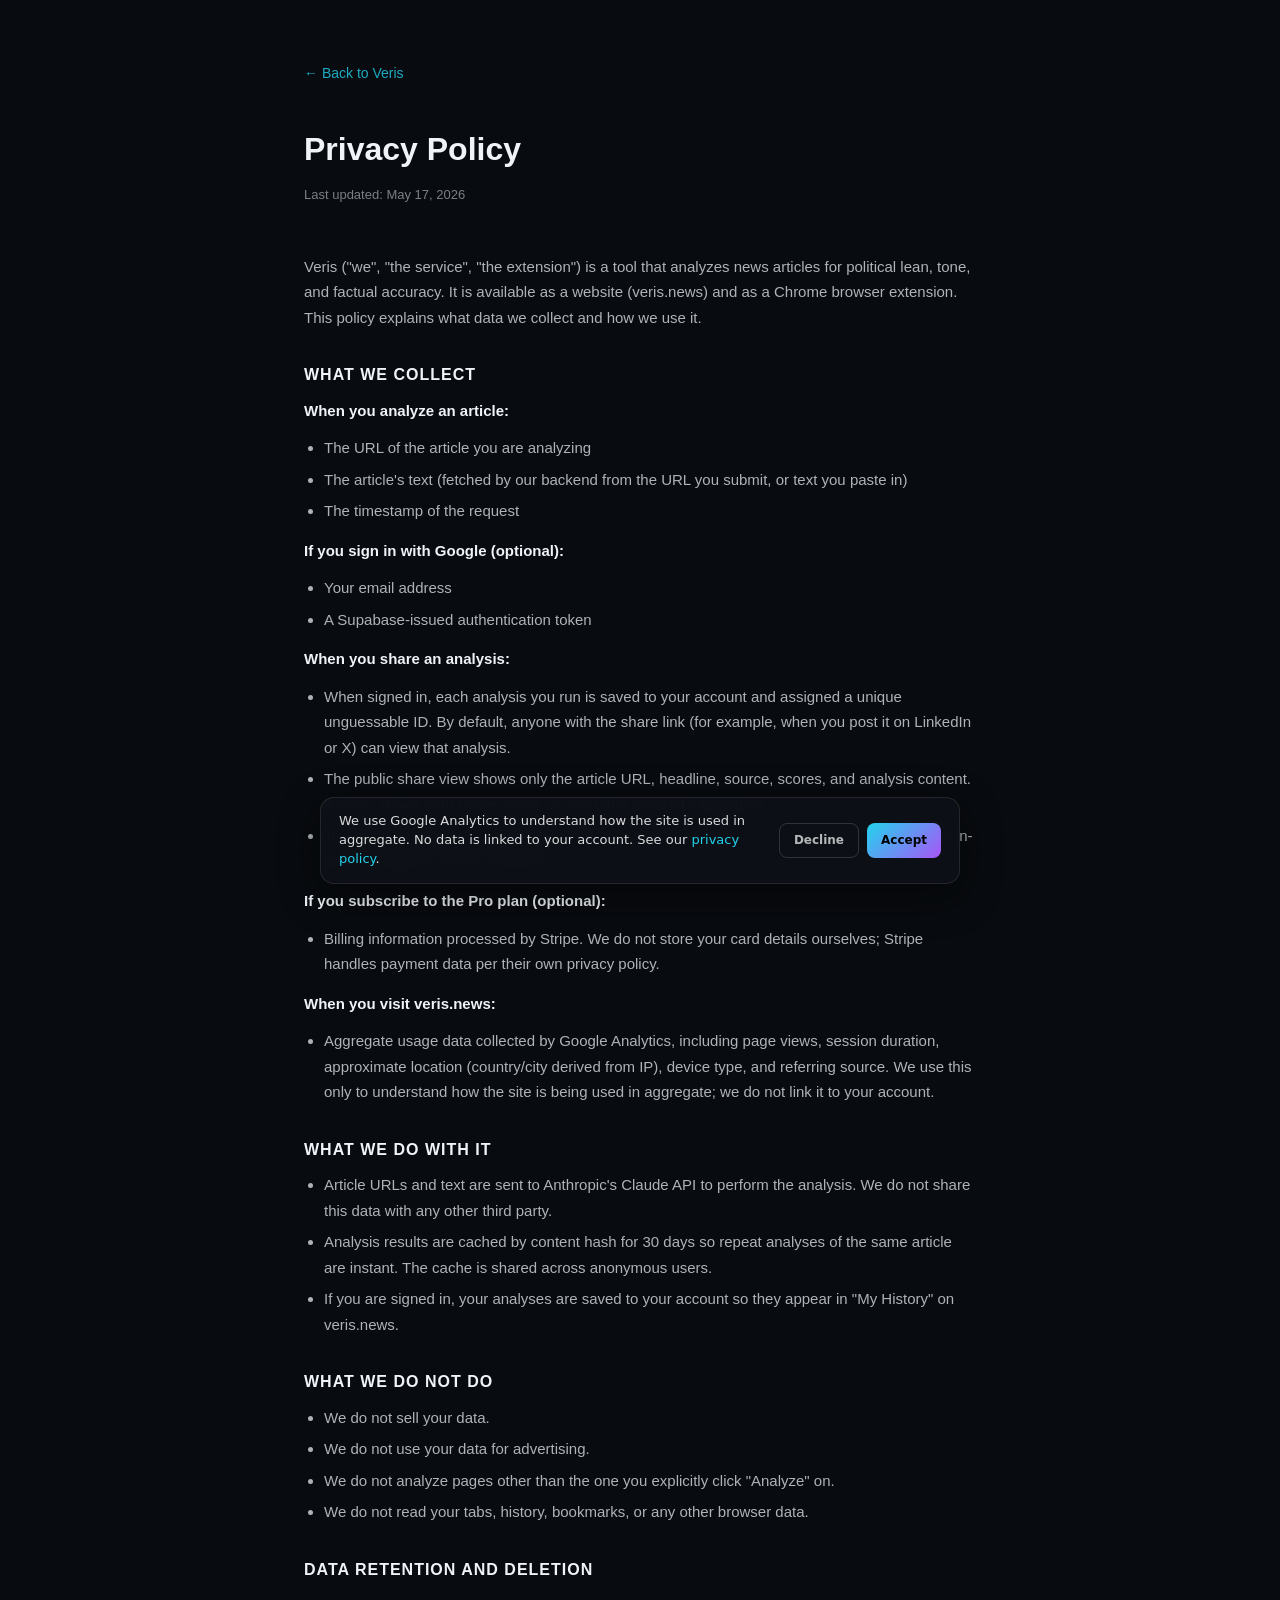
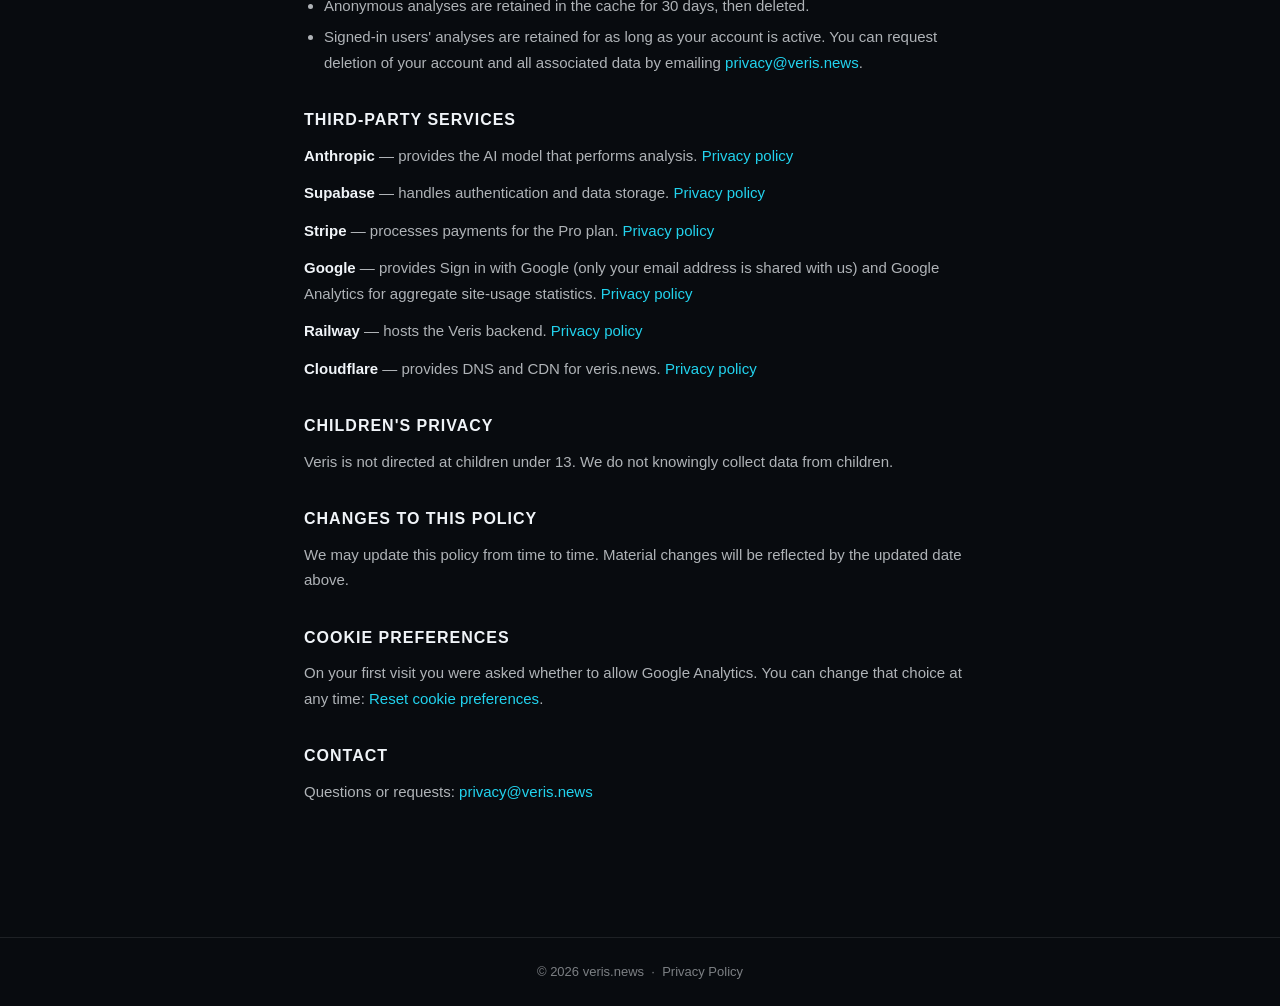
==== commit 24ed47db: "docs: route email links to Workspace aliases (privacy@ + customercare@) Replaces the placeholder con" ====
--- a/frontend/privacy.html
+++ b/frontend/privacy.html
@@ -100,7 +100,7 @@
       <ul>
         <li>When signed in, each analysis you run is saved to your account and assigned a unique unguessable ID. By default, anyone with the share link (for example, when you post it on LinkedIn or X) can view that analysis.</li>
         <li>The public share view shows only the article URL, headline, source, scores, and analysis content. It never shows your name, email, or any other account information.</li>
-        <li>To disable sharing for an individual analysis or delete it entirely, email <a href="mailto:contact@veris.news">contact@veris.news</a>. (An in-product toggle is on the roadmap.)</li>
+        <li>To disable sharing for an individual analysis or delete it entirely, email <a href="mailto:privacy@veris.news">privacy@veris.news</a>. (An in-product toggle is on the roadmap.)</li>
       </ul>
 
       <p><strong>If you subscribe to the Pro plan (optional):</strong></p>
@@ -131,7 +131,7 @@
       <h2>Data retention and deletion</h2>
       <ul>
         <li>Anonymous analyses are retained in the cache for 30 days, then deleted.</li>
-        <li>Signed-in users' analyses are retained for as long as your account is active. You can request deletion of your account and all associated data by emailing <a href="mailto:contact@veris.news">contact@veris.news</a>.</li>
+        <li>Signed-in users' analyses are retained for as long as your account is active. You can request deletion of your account and all associated data by emailing <a href="mailto:privacy@veris.news">privacy@veris.news</a>.</li>
       </ul>
 
       <h2>Third-party services</h2>
@@ -156,7 +156,7 @@
       </p>
 
       <h2>Contact</h2>
-      <p>Questions or requests: <a href="mailto:contact@veris.news">contact@veris.news</a></p>
+      <p>Questions or requests: <a href="mailto:privacy@veris.news">privacy@veris.news</a></p>
     </div>
 
     <footer class="site-footer">
